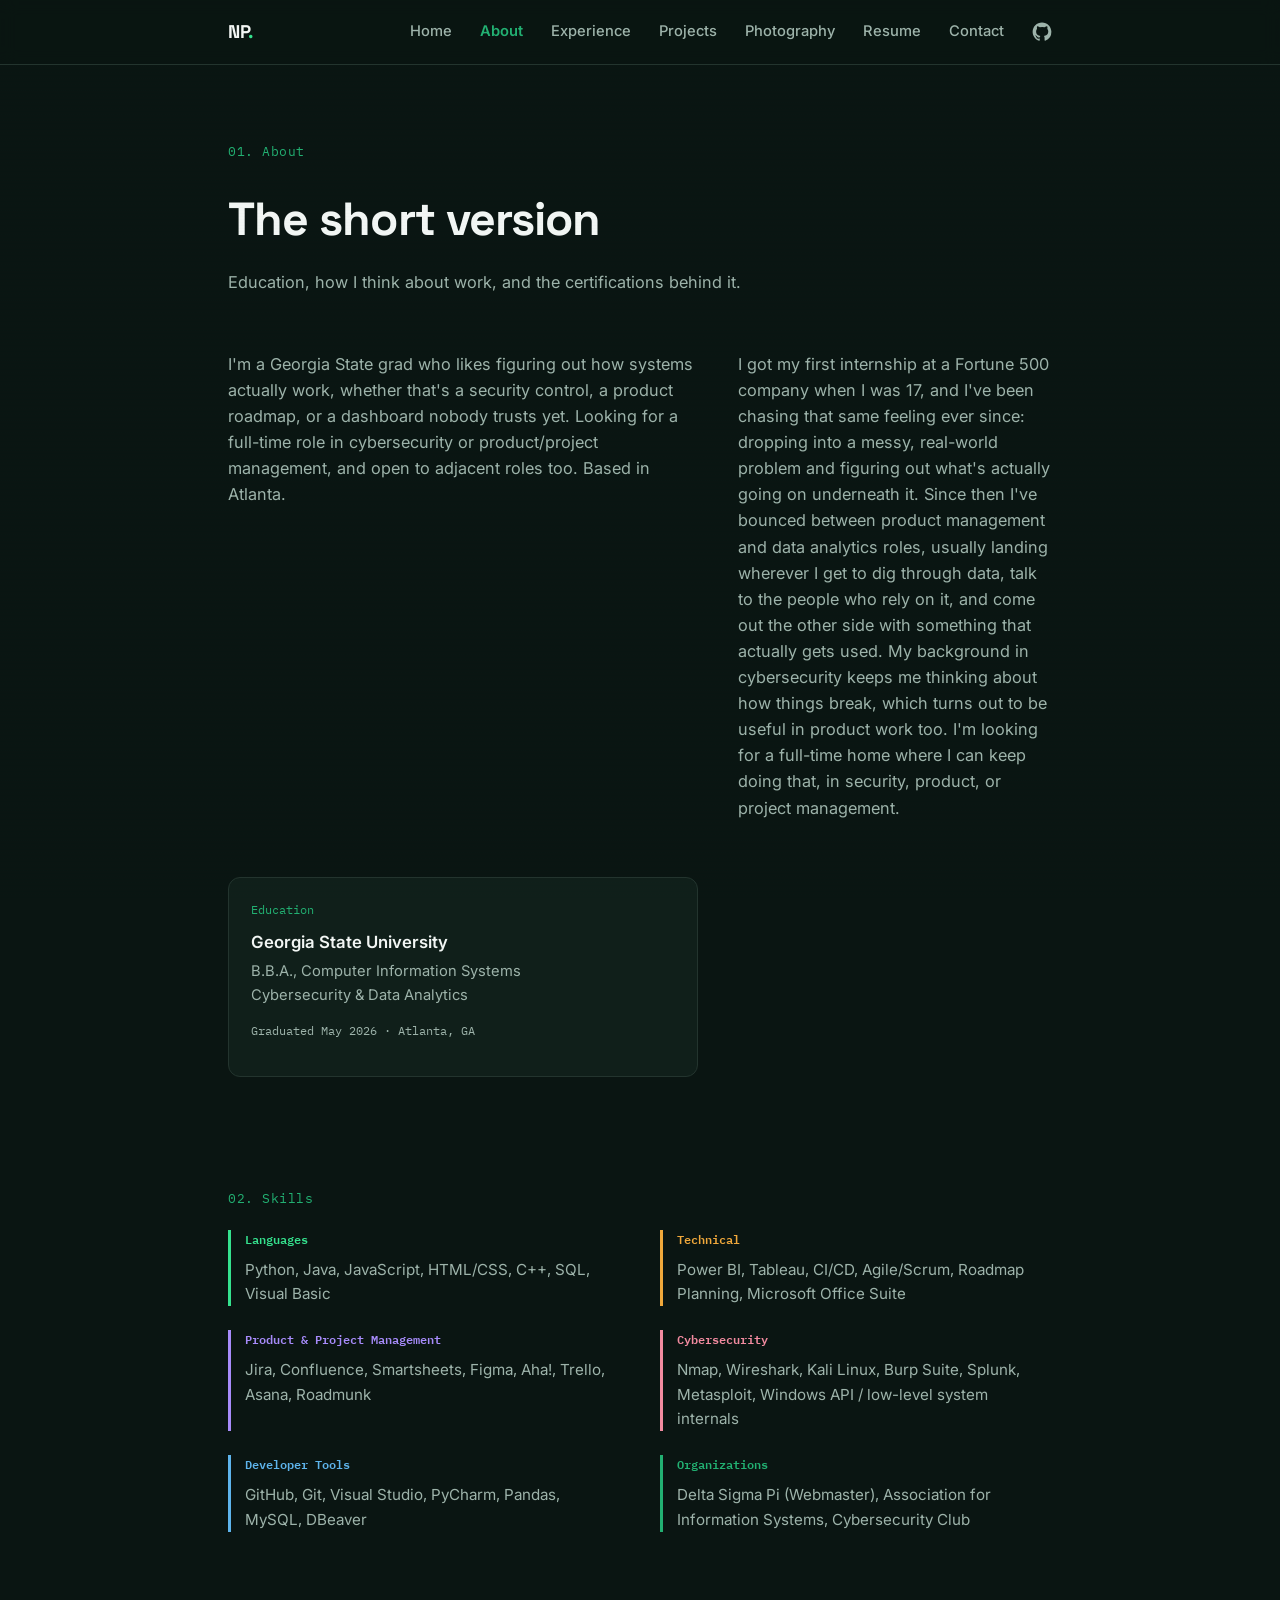
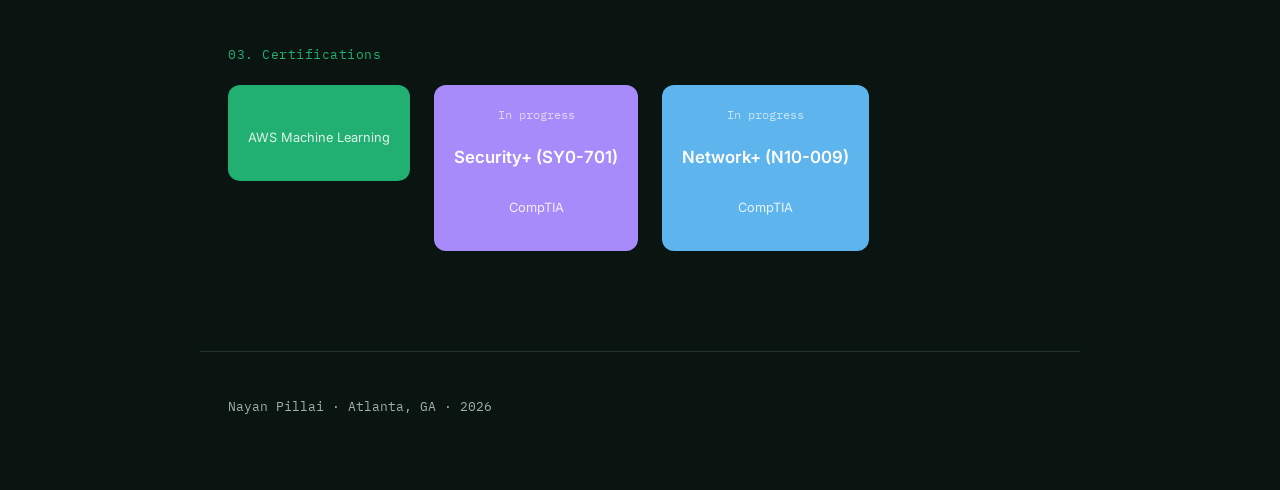
==== about.html @ 4efb5d4b "Add files via upload" ====
<!DOCTYPE html>
<html lang="en">
<head>
<meta charset="UTF-8">
<meta name="viewport" content="width=device-width, initial-scale=1.0">
<title>About · Nayan Pillai</title>
<link rel="preconnect" href="https://fonts.googleapis.com">
<link rel="preconnect" href="https://fonts.gstatic.com" crossorigin>
<link href="https://fonts.googleapis.com/css2?family=Space+Grotesk:wght@400;500;600;700&family=Inter:wght@400;500;600&family=IBM+Plex+Mono:wght@400;500&display=swap" rel="stylesheet">
<link rel="stylesheet" href="style.css">
</head>
<body data-page="about">

<div class="scanline" aria-hidden="true"></div>
<div id="site-header"></div>

<main>
  <section class="page-hero wrap">
    <p class="eyebrow mono">01. About</p>
    <h1 class="page-title">The short version</h1>
    <p class="page-subtitle">Education, how I think about work, and the certifications behind it.</p>
  </section>

  <section class="section wrap">
    <div class="about-grid">
      <p class="about-text">
        I'm a Georgia State grad who likes figuring out how systems actually work, whether that's
        a security control, a product roadmap, or a dashboard nobody trusts yet. Looking for a
        full-time role in cybersecurity or product/project management, and open to adjacent roles
        too. Based in Atlanta.
      </p>
      <p class="about-text">
        I got my first internship at a Fortune 500 company when I was 17, and I've been chasing that
        same feeling ever since: dropping into a messy, real-world problem and figuring out what's
        actually going on underneath it. Since then I've bounced between product management and data
        analytics roles, usually landing wherever I get to dig through data, talk to the people who
        rely on it, and come out the other side with something that actually gets used. My background
        in cybersecurity keeps me thinking about how things break, which turns out to be useful in
        product work too. I'm looking for a full-time home where I can keep doing that, in security,
        product, or project management.
      </p>
      <div class="about-card">
        <p class="mono about-card-title">Education</p>
        <p class="about-card-main">Georgia State University</p>
        <p class="about-card-sub">B.B.A., Computer Information Systems<br>Cybersecurity &amp; Data Analytics</p>
        <p class="mono about-card-date">Graduated May 2026 · Atlanta, GA</p>
      </div>
    </div>
  </section>

  <!-- SKILLS -->
  <section class="section wrap">
    <p class="eyebrow mono">02. Skills</p>
    <div class="skills-grid">
      <div class="skill-group">
        <p class="mono skill-group-title">Languages</p>
        <p class="skill-list">Python, Java, JavaScript, HTML/CSS, C++, SQL, Visual Basic</p>
      </div>
      <div class="skill-group">
        <p class="mono skill-group-title">Technical</p>
        <p class="skill-list">Power BI, Tableau, CI/CD, Agile/Scrum, Roadmap Planning, Microsoft Office Suite</p>
      </div>
      <div class="skill-group">
        <p class="mono skill-group-title">Product &amp; Project Management</p>
        <p class="skill-list">Jira, Confluence, Smartsheets, Figma, Aha!, Trello, Asana, Roadmunk</p>
      </div>
      <div class="skill-group">
        <p class="mono skill-group-title">Cybersecurity</p>
        <p class="skill-list">Nmap, Wireshark, Kali Linux, Burp Suite, Splunk, Metasploit, Windows API / low-level system internals</p>
      </div>
      <div class="skill-group">
        <p class="mono skill-group-title">Developer Tools</p>
        <p class="skill-list">GitHub, Git, Visual Studio, PyCharm, Pandas, MySQL, DBeaver</p>
      </div>
      <div class="skill-group">
        <p class="mono skill-group-title">Organizations</p>
        <p class="skill-list">Delta Sigma Pi (Webmaster), Association for Information Systems, Cybersecurity Club</p>
      </div>
    </div>
  </section>

  <!-- CERTIFICATIONS -->
  <section class="section wrap">
    <p class="eyebrow mono">03. Certifications</p>
    <div class="cert-row">
      <div class="cert-card">
        <!-- AWS Machine Learning badge, verified via Credly -->
        <div data-iframe-width="150" data-iframe-height="270" data-share-badge-id="cd82116d-b856-4dac-b18b-aa31e576ad52" data-share-badge-host="https://www.credly.com"></div>
        <p class="cert-card-label">AWS Machine Learning</p>
      </div>
      <div class="cert-card">
        <p class="mono about-card-title">In progress</p>
        <p class="about-card-main">Security+ (SY0-701)</p>
        <p class="cert-card-label">CompTIA</p>
      </div>
      <div class="cert-card">
        <p class="mono about-card-title">In progress</p>
        <p class="about-card-main">Network+ (N10-009)</p>
        <p class="cert-card-label">CompTIA</p>
      </div>
    </div>
  </section>
</main>

<div id="site-footer"></div>
<script type="text/javascript" src="//cdn.credly.com/assets/utilities/embed.js"></script>
<script src="js/site.js"></script>
</body>
</html>
---- style.css ----
/* ============================================
   Tokens — dark theme, site-wide
   ============================================ */
:root {
  --bg:        #0A1512;
  --surface:   #101F1A;
  --ink:       #F2F6F4;
  --ink-soft:  #9DB3AA;
  --line:      #23342E;
  --teal:      #35E28E;
  --teal-dark: #22B072;
  --amber:     #F0A83B;
  --amber-soft:#3A2C13;

  /* extended accents, used to add color across sections */
  --violet:      #A78BFA;
  --violet-soft: #2A2447;
  --coral:       #F28BA0;
  --coral-soft:  #3A2028;
  --sky:         #5EB4EC;
  --sky-soft:    #1B2E3D;

  /* dark hero / matrix-rain panel (now same as base — kept as aliases) */
  --dark-bg:      var(--bg);
  --dark-surface: var(--surface);
  --matrix-green: #35E28E;
  --dark-ink-soft: var(--ink-soft);

  --display: 'Space Grotesk', sans-serif;
  --body:    'Inter', sans-serif;
  --mono:    'IBM Plex Mono', monospace;
}

* { box-sizing: border-box; }
html { scroll-behavior: smooth; }

body {
  margin: 0;
  background: var(--bg);
  color: var(--ink);
  font-family: var(--body);
  font-size: 16px;
  line-height: 1.6;
  -webkit-font-smoothing: antialiased;
}

.wrap {
  max-width: 880px;
  margin: 0 auto;
  padding: 0 28px;
}

.mono { font-family: var(--mono); }

a { color: inherit; text-decoration: none; }

/* subtle ambient scanline, signature texture referencing "monitoring" */
.scanline {
  position: fixed;
  inset: 0;
  pointer-events: none;
  z-index: 40;
  background: repeating-linear-gradient(
    to bottom,
    rgba(15, 110, 99, 0.012) 0px,
    rgba(15, 110, 99, 0.012) 1px,
    transparent 1px,
    transparent 3px
  );
}

@media (prefers-reduced-motion: reduce) {
  html { scroll-behavior: auto; }
}

/* ============================================
   Topbar
   ============================================ */
.topbar {
  position: sticky;
  top: 0;
  z-index: 50;
  background: rgba(10, 21, 18, 0.86);
  backdrop-filter: blur(8px);
  border-bottom: 1px solid var(--line);
}

.topbar-inner {
  position: relative;
  display: flex;
  justify-content: space-between;
  align-items: center;
  height: 64px;
}

.brand {
  font-family: var(--display);
  font-weight: 700;
  font-size: 1.15rem;
  letter-spacing: -0.02em;
}

.brand-dot { color: var(--teal); }

.nav { display: flex; align-items: center; gap: 28px; }

.nav a {
  font-size: 0.92rem;
  font-weight: 500;
  color: var(--ink-soft);
  transition: color 0.15s ease;
}

.nav a:hover, .nav a:focus-visible { color: var(--teal-dark); }

.nav a.nav-active { color: var(--teal-dark); font-weight: 600; }

.nav-github {
  display: flex;
  align-items: center;
  color: var(--ink-soft);
}
.nav-github:hover { color: var(--teal-dark); }

.nav-toggle {
  display: none;
  flex-direction: column;
  gap: 4px;
  background: none;
  border: none;
  cursor: pointer;
  padding: 8px;
}
.nav-toggle span {
  width: 22px;
  height: 2px;
  background: var(--ink);
  border-radius: 2px;
}

@media (max-width: 760px) {
  .nav-toggle { display: flex; }
  .nav {
    position: absolute;
    top: 64px;
    left: 0;
    right: 0;
    background: var(--surface);
    border-bottom: 1px solid var(--line);
    flex-direction: column;
    align-items: flex-start;
    gap: 4px;
    padding: 12px 28px 20px;
    display: none;
  }
  .nav.nav-open { display: flex; }
  .nav a { padding: 10px 0; width: 100%; }
}

/* ============================================
   Hero
   ============================================ */
.hero {
  padding: 88px 28px 56px;
}

.status-line {
  display: inline-flex;
  align-items: center;
  gap: 8px;
  padding: 6px 12px;
  background: var(--surface);
  border: 1px solid var(--line);
  border-radius: 100px;
  margin-bottom: 28px;
  font-size: 0.8rem;
  color: var(--ink-soft);
}

.status-dot {
  width: 7px;
  height: 7px;
  border-radius: 50%;
  background: var(--teal);
  box-shadow: 0 0 0 3px rgba(15, 110, 99, 0.15);
  animation: pulse 2.4s ease-in-out infinite;
}

@keyframes pulse {
  0%, 100% { opacity: 1; }
  50% { opacity: 0.4; }
}

@media (prefers-reduced-motion: reduce) {
  .status-dot { animation: none; }
}

.hero-name {
  font-family: var(--display);
  font-weight: 700;
  font-size: clamp(2.6rem, 6vw, 4.2rem);
  line-height: 1.02;
  letter-spacing: -0.03em;
  margin: 0 0 12px;
}

.hero-role {
  font-family: var(--display);
  font-weight: 500;
  font-size: 1.15rem;
  color: var(--teal-dark);
  margin: 0 0 22px;
}

.hero-desc {
  max-width: 560px;
  color: var(--ink-soft);
  font-size: 1.02rem;
  margin: 0 0 32px;
}

.hero-links { display: flex; gap: 12px; flex-wrap: wrap; }

.btn {
  display: inline-flex;
  align-items: center;
  padding: 12px 22px;
  border-radius: 8px;
  font-size: 0.92rem;
  font-weight: 600;
  transition: transform 0.15s ease, background 0.15s ease, border-color 0.15s ease;
}

.btn-primary {
  background: var(--teal);
  color: #fff;
}

.btn-primary:hover { background: var(--teal-dark); transform: translateY(-1px); }

.btn-ghost {
  background: transparent;
  border: 1px solid var(--line);
  color: var(--ink);
}

.btn-ghost:hover { border-color: var(--teal); color: var(--teal-dark); }

/* ============================================
   Metrics strip
   ============================================ */
.metrics-section {
  margin-bottom: 100px;
}

.metrics-kicker {
  font-size: 0.78rem;
  color: var(--ink-soft);
  margin: 0 0 14px;
}

.metrics {
  display: grid;
  grid-template-columns: repeat(3, 1fr);
  gap: 1px;
  background: var(--line);
  border: 1px solid var(--line);
  border-radius: 12px;
  overflow: hidden;
}

.metric {
  background: var(--surface);
  padding: 26px 22px;
  display: flex;
  flex-direction: column;
  gap: 8px;
  position: relative;
  border-left: 3px solid transparent;
  transition: border-color 0.2s ease, background 0.2s ease;
}

.metric:nth-child(odd) { border-left-color: var(--teal); }
.metric:nth-child(even) { border-left-color: var(--amber); }

.metric:hover {
  background: #FBFDFC;
}

.metric-num {
  font-size: 1.9rem;
  font-weight: 500;
  color: var(--teal-dark);
  letter-spacing: -0.02em;
}

.metric-label {
  font-size: 0.83rem;
  color: var(--ink-soft);
  line-height: 1.4;
}

@media (max-width: 720px) {
  .metrics { grid-template-columns: repeat(2, 1fr); }
}

@media (max-width: 480px) {
  .metrics { grid-template-columns: 1fr; }
}

/* ============================================
   Section shared
   ============================================ */
.section { padding: 0 28px 100px; }

.eyebrow {
  font-size: 0.8rem;
  color: var(--teal-dark);
  letter-spacing: 0.04em;
  margin-bottom: 20px;
}

.eyebrow::before { content: ""; }

h2, h3 { font-family: var(--display); letter-spacing: -0.01em; }

/* ============================================
   About
   ============================================ */
.about-grid {
  display: grid;
  grid-template-columns: 1.5fr 1fr;
  gap: 40px;
  align-items: start;
}

.about-text { color: var(--ink-soft); font-size: 1.02rem; }

.about-card {
  background: var(--surface);
  border: 1px solid var(--line);
  border-radius: 12px;
  padding: 22px;
}

.about-card-title { font-size: 0.75rem; color: var(--teal-dark); margin: 0 0 10px; }
.about-card-main { font-weight: 600; font-size: 1.05rem; margin: 0 0 4px; }
.about-card-sub { color: var(--ink-soft); font-size: 0.92rem; margin: 0 0 14px; }
.about-card-date { font-size: 0.78rem; color: var(--ink-soft); }

@media (max-width: 720px) {
  .about-grid { grid-template-columns: 1fr; }
}

/* ============================================
   Experience — log entries
   ============================================ */
.log-entry {
  display: grid;
  grid-template-columns: 150px 1fr;
  gap: 24px;
  padding: 26px 0;
  border-top: 1px solid var(--line);
}

.log-entry:last-child { border-bottom: 1px solid var(--line); }

.log-date {
  font-size: 0.8rem;
  color: var(--ink-soft);
  padding-top: 4px;
}

.log-body h3 {
  font-size: 1.08rem;
  font-weight: 600;
  margin: 0 0 6px;
}

.log-org { font-weight: 400; color: var(--ink-soft); }

.log-stack {
  font-size: 0.78rem;
  color: var(--teal-dark);
  background: var(--amber-soft);
  display: inline-block;
  padding: 3px 10px;
  border-radius: 100px;
  margin-bottom: 12px;
}

.log-body ul { margin: 0; padding-left: 18px; color: var(--ink-soft); }
.log-body li { margin-bottom: 6px; font-size: 0.95rem; }

@media (max-width: 640px) {
  .log-entry { grid-template-columns: 1fr; gap: 8px; }
}

/* ============================================
   Section note (used under Experience eyebrow)
   ============================================ */
.section-note {
  color: var(--ink-soft);
  font-size: 0.9rem;
  font-style: italic;
  margin: -8px 0 24px;
}

/* ============================================
   Projects
   ============================================ */
.project-card {
  background: var(--surface);
  border: 1px solid var(--line);
  border-top: 3px solid var(--line);
  border-radius: 12px;
  padding: 30px 32px;
  margin-bottom: 20px;
}

.project-card-accent-violet { border-top-color: var(--violet); }
.project-card-accent-sky { border-top-color: var(--sky); }
.project-card-accent-coral { border-top-color: var(--coral); }

.project-card-teaser { background: var(--surface); }

.project-head {
  display: flex;
  align-items: center;
  gap: 14px;
  flex-wrap: wrap;
  margin-bottom: 14px;
}

.project-head h3 { margin: 0; font-size: 1.1rem; }

/* small colored status chips, reused on Projects and Contact */
.tag {
  font-size: 0.72rem;
  font-weight: 600;
  padding: 4px 11px;
  border-radius: 100px;
  white-space: nowrap;
}
.tag-violet { background: var(--violet-soft); color: var(--violet); }
.tag-sky    { background: var(--sky-soft);    color: var(--sky); }
.tag-coral  { background: var(--coral-soft);  color: var(--coral); }
.tag-amber  { background: var(--amber-soft);  color: var(--amber); }
.tag-teal   { background: color-mix(in srgb, var(--teal) 16%, black); color: var(--teal); }

.project-summary {
  color: var(--ink-soft);
  font-size: 0.95rem;
  margin: 0 0 14px;
}

.project-card ul {
  margin: 0 0 16px;
  padding-left: 18px;
  color: var(--ink-soft);
}

.project-card li { margin-bottom: 6px; font-size: 0.95rem; }

.project-caveat {
  font-size: 0.76rem;
  color: var(--teal-dark);
  background: var(--amber-soft);
  display: inline-block;
  padding: 4px 10px;
  border-radius: 100px;
  margin: 0;
}

.project-placeholder {
  border: 1px dashed var(--line);
  border-radius: 12px;
  padding: 30px;
  color: var(--ink-soft);
  font-size: 0.92rem;
  background: transparent;
}

/* ============================================
   Skills
   ============================================ */
.skills-grid {
  display: grid;
  grid-template-columns: repeat(2, 1fr);
  gap: 24px 40px;
}

.skill-group-title {
  font-size: 0.78rem;
  font-weight: 600;
  color: var(--accent, var(--teal));
  margin: 0 0 8px;
}

.skill-list {
  color: var(--ink-soft);
  font-size: 0.95rem;
  margin: 0;
}

@media (max-width: 640px) {
  .skills-grid { grid-template-columns: 1fr; }
}

/* ============================================
   Contact
   ============================================ */
.contact-heading {
  font-size: clamp(1.5rem, 3vw, 2.1rem);
  font-weight: 600;
  max-width: 620px;
  margin: 0 0 32px;
  line-height: 1.3;
}

/* ============================================
   Footer
   ============================================ */
.footer {
  padding: 32px 28px 60px;
  border-top: 1px solid var(--line);
  color: var(--ink-soft);
  font-size: 0.8rem;
}

/* ============================================
   Inner-page hero (About / Experience / Projects / etc.)
   ============================================ */
.page-hero {
  padding: 64px 28px 40px;
}

.page-title {
  font-family: var(--display);
  font-weight: 700;
  font-size: clamp(2rem, 4.5vw, 2.9rem);
  letter-spacing: -0.02em;
  margin: 0 0 12px;
}

.page-subtitle {
  color: var(--ink-soft);
  font-size: 1.02rem;
  max-width: 560px;
  margin: 0;
}

/* ============================================
   Certifications / badges
   ============================================ */
.cert-row {
  display: flex;
  flex-wrap: wrap;
  gap: 24px;
  align-items: flex-start;
  margin-top: 8px;
}

.cert-card {
  background: var(--surface);
  border: 1px solid var(--line);
  border-radius: 12px;
  padding: 20px;
  display: flex;
  flex-direction: column;
  align-items: center;
  gap: 10px;
  min-width: 180px;
}

.cert-card-label {
  font-size: 0.8rem;
  color: var(--ink-soft);
  text-align: center;
}

/* ============================================
   Resume page
   ============================================ */
.resume-embed {
  border: 1px solid var(--line);
  border-radius: 12px;
  overflow: hidden;
  background: var(--surface);
  height: 80vh;
  min-height: 500px;
}

.resume-embed embed { width: 100%; height: 100%; }

.resume-fallback {
  padding: 40px;
  text-align: center;
  color: var(--ink-soft);
}

/* ============================================
   Photography grid
   ============================================ */
.photo-grid {
  display: grid;
  grid-template-columns: repeat(3, 1fr);
  gap: 16px;
}

.photo-item {
  margin: 0;
  border-radius: 10px;
  overflow: hidden;
  background: var(--surface);
  border: 1px solid var(--line);
  aspect-ratio: 4 / 5;
}

.photo-item img {
  width: 100%;
  height: 100%;
  object-fit: cover;
  display: block;
  transition: transform 0.3s ease;
}

.photo-item:hover img { transform: scale(1.04); }

.photo-item figcaption {
  padding: 8px 12px;
  font-size: 0.78rem;
  color: var(--ink-soft);
  background: var(--surface);
}

@media (max-width: 760px) {
  .photo-grid { grid-template-columns: repeat(2, 1fr); }
}
@media (max-width: 480px) {
  .photo-grid { grid-template-columns: 1fr; }
}

/* ============================================
   Home: quick-nav cards
   ============================================ */
.quick-nav {
  display: grid;
  grid-template-columns: repeat(3, 1fr);
  gap: 16px;
  margin: 0 0 100px;
}

.quick-nav-card {
  background: var(--surface);
  border: 1px solid var(--line);
  border-radius: 12px;
  padding: 22px;
  transition: border-color 0.15s ease, transform 0.15s ease;
}

.quick-nav-card:hover {
  border-color: var(--teal);
  transform: translateY(-2px);
}

.quick-nav-card h3 {
  font-size: 1rem;
  margin: 0 0 6px;
}

.quick-nav-card p {
  font-size: 0.85rem;
  color: var(--ink-soft);
  margin: 0;
}

@media (max-width: 720px) {
  .quick-nav { grid-template-columns: 1fr; }
}

/* ============================================
   Matrix-rain hero panel (Home + Projects)
   ============================================ */
.matrix-hero {
  position: relative;
  background: var(--dark-bg);
  overflow: hidden;
  padding: 96px 28px 72px;
  margin-bottom: 64px;
}

.matrix-hero canvas {
  position: absolute;
  inset: 0;
  width: 100%;
  height: 100%;
  opacity: 0.55;
}

.matrix-hero::after {
  content: "";
  position: absolute;
  inset: 0;
  background: linear-gradient(180deg, rgba(10,21,18,0.2) 0%, rgba(10,21,18,0.85) 85%);
  pointer-events: none;
}

.matrix-hero-inner {
  position: relative;
  z-index: 2;
  max-width: 880px;
  margin: 0 auto;
}

.matrix-hero .status-line {
  background: rgba(255,255,255,0.06);
  border-color: rgba(255,255,255,0.14);
  color: var(--dark-ink-soft);
}
.matrix-hero .status-dot {
  background: var(--matrix-green);
  box-shadow: 0 0 0 3px rgba(53, 226, 142, 0.2);
}

.matrix-hero .hero-name { color: #fff; }
.matrix-hero .hero-role { color: var(--matrix-green); }
.matrix-hero .hero-desc { color: var(--dark-ink-soft); }

.matrix-hero .btn-ghost {
  border-color: rgba(255,255,255,0.25);
  color: #fff;
}
.matrix-hero .btn-ghost:hover { border-color: var(--matrix-green); color: var(--matrix-green); }

/* smaller variant used as a page-hero banner (Projects page) */
.matrix-hero.matrix-hero-compact { padding: 64px 28px 48px; margin-bottom: 0; }
.matrix-hero .page-title { color: #fff; }
.matrix-hero .page-subtitle { color: var(--dark-ink-soft); }

@media (prefers-reduced-motion: reduce) {
  .matrix-hero canvas { display: none; }
}

/* ============================================
   Socials row (Home hero)
   ============================================ */
.socials-row {
  display: flex;
  gap: 14px;
  margin-top: 22px;
}

.social-icon {
  display: flex;
  align-items: center;
  justify-content: center;
  width: 40px;
  height: 40px;
  border-radius: 8px;
  background: rgba(255,255,255,0.06);
  border: 1px solid rgba(255,255,255,0.14);
  color: #fff;
  transition: border-color 0.15s ease, color 0.15s ease, transform 0.15s ease;
}
.social-icon:hover {
  border-color: var(--matrix-green);
  color: var(--matrix-green);
  transform: translateY(-2px);
}

/* ============================================
   Color accents: skill groups, cert cards
   ============================================ */
.skill-group {
  --accent: var(--teal);
  border-left: 3px solid var(--accent);
  padding-left: 14px;
}
.skill-group:nth-child(6n+2) { --accent: var(--amber); }
.skill-group:nth-child(6n+3) { --accent: var(--violet); }
.skill-group:nth-child(6n+4) { --accent: var(--coral); }
.skill-group:nth-child(6n+5) { --accent: var(--sky); }
.skill-group:nth-child(6n+6) { --accent: var(--teal-dark); }

.cert-card:nth-child(3n+1) { background: var(--teal-dark); }
.cert-card:nth-child(3n+2) { background: var(--violet); }
.cert-card:nth-child(3n+3) { background: var(--sky); }
.cert-card:nth-child(3n+1) .cert-card-label,
.cert-card:nth-child(3n+2) .cert-card-label,
.cert-card:nth-child(3n+3) .cert-card-label { color: rgba(255,255,255,0.85); }
.cert-card:nth-child(3n+1) .about-card-title,
.cert-card:nth-child(3n+2) .about-card-title,
.cert-card:nth-child(3n+3) .about-card-title { color: rgba(255,255,255,0.65); }
.cert-card:nth-child(3n+1) .about-card-main,
.cert-card:nth-child(3n+2) .about-card-main,
.cert-card:nth-child(3n+3) .about-card-main { color: #fff; }
.cert-card { border: none; }

/* ============================================
   Vertical timeline (Experience page)
   ============================================ */
.timeline {
  position: relative;
  display: grid;
  grid-template-columns: 1fr 1fr;
  gap: 0 48px;
}

.timeline::before {
  content: "";
  position: absolute;
  top: 0;
  bottom: 0;
  left: 50%;
  width: 2px;
  background: var(--line);
  transform: translateX(-1px);
}

.timeline-col { display: flex; flex-direction: column; gap: 28px; }
.timeline-col-left { align-items: flex-end; text-align: right; }
.timeline-col-right { align-items: flex-start; text-align: left; }

.timeline-heading {
  font-family: var(--display);
  font-size: 0.95rem;
  font-weight: 600;
  color: var(--ink-soft);
  margin: 0 0 4px;
}
.timeline-col-left .timeline-heading { color: var(--teal-dark); }
.timeline-col-right .timeline-heading { color: var(--violet); }

.timeline-card {
  position: relative;
  background: var(--surface);
  border: 1px solid var(--line);
  border-radius: 12px;
  padding: 20px 22px;
  max-width: 380px;
}

.timeline-col-left .timeline-card { border-right: 3px solid var(--teal); }
.timeline-col-right .timeline-card { border-left: 3px solid var(--violet); }

.timeline-card::before {
  content: "";
  position: absolute;
  top: 24px;
  width: 12px;
  height: 12px;
  border-radius: 50%;
  background: var(--surface);
  border: 2px solid var(--teal);
}
.timeline-col-left .timeline-card::before { right: -55px; border-color: var(--teal); }
.timeline-col-right .timeline-card::before { left: -55px; border-color: var(--violet); }

.timeline-card-head {
  display: flex;
  align-items: flex-start;
  gap: 12px;
  margin-bottom: 10px;
  text-align: left;
}

.timeline-logo {
  flex-shrink: 0;
  width: 40px;
  height: 40px;
  border-radius: 9px;
  background: var(--bg);
  border: 1px solid var(--line);
  display: flex;
  align-items: center;
  justify-content: center;
  font-family: var(--mono);
  font-size: 0.68rem;
  font-weight: 700;
  letter-spacing: 0.02em;
  object-fit: contain;
}
.timeline-col-left .timeline-logo { color: var(--teal); }
.timeline-col-right .timeline-logo { color: var(--violet); }

.timeline-date { font-size: 0.78rem; margin-bottom: 10px; color: var(--ink-soft); }
.timeline-card h3 { font-size: 1rem; margin: 0 0 2px; }
.timeline-card p.log-org { font-size: 0.85rem; margin: 0; }
.timeline-card p.log-stack { margin-bottom: 10px; }
.timeline-card ul { margin: 0; padding-left: 18px; color: var(--ink-soft); text-align: left; }
.timeline-card li { font-size: 0.9rem; margin-bottom: 5px; }

.timeline-card.placeholder-card {
  border-style: dashed;
  color: var(--ink-soft);
  font-size: 0.88rem;
}

.intro-note {
  color: var(--ink-soft);
  font-size: 0.95rem;
  max-width: 620px;
  margin: 0 0 40px;
}
.intro-note a { color: var(--teal-dark); font-weight: 600; text-decoration: underline; text-underline-offset: 3px; }

@media (max-width: 780px) {
  .timeline { grid-template-columns: 1fr; gap: 24px; }
  .timeline::before { left: 12px; }
  .timeline-col-left, .timeline-col-right {
    align-items: flex-start;
    text-align: left;
  }
  .timeline-col-left .timeline-card,
  .timeline-col-right .timeline-card { max-width: 100%; margin-left: 32px; }
  .timeline-col-left .timeline-card::before,
  .timeline-col-right .timeline-card::before { left: -32px; right: auto; }
}

/* ============================================
   Photography categories
   ============================================ */
.photo-category { margin-bottom: 56px; }
.photo-category-title {
  font-family: var(--display);
  font-size: 1.2rem;
  font-weight: 600;
  margin: 0 0 4px;
}
.photo-category-title .mono { color: var(--ink-soft); font-weight: 400; font-size: 0.85rem; margin-left: 8px; }

/* ============================================
   Lightbox (click-to-enlarge photos)
   ============================================ */
.lightbox-overlay {
  position: fixed;
  inset: 0;
  z-index: 200;
  background: rgba(4, 9, 8, 0.92);
  display: none;
  align-items: center;
  justify-content: center;
  padding: 40px;
}
.lightbox-overlay.lightbox-open { display: flex; }

.lightbox-img {
  max-width: 100%;
  max-height: 100%;
  border-radius: 6px;
  box-shadow: 0 20px 60px rgba(0,0,0,0.5);
}

.lightbox-close {
  position: absolute;
  top: 20px;
  right: 28px;
  background: none;
  border: none;
  color: #fff;
  font-size: 2.2rem;
  line-height: 1;
  cursor: pointer;
  padding: 8px;
}
.lightbox-close:hover { color: var(--teal); }

/* ============================================
   Contact: social grid
   ============================================ */
.social-grid {
  display: grid;
  grid-template-columns: repeat(3, 1fr);
  gap: 16px;
  margin-top: 16px;
}

.social-card {
  display: flex;
  align-items: center;
  gap: 14px;
  padding: 18px 20px;
  border-radius: 12px;
  border: 1px solid var(--line);
  background: var(--surface);
  transition: transform 0.15s ease, border-color 0.15s ease;
}
.social-card:hover { transform: translateY(-2px); }

.social-card-icon {
  width: 38px;
  height: 38px;
  border-radius: 8px;
  display: flex;
  align-items: center;
  justify-content: center;
  font-size: 1.2rem;
  flex-shrink: 0;
  color: #fff;
}

.social-card-name { font-weight: 600; font-size: 0.95rem; margin: 0; }
.social-card-handle { font-size: 0.8rem; color: var(--ink-soft); margin: 0; }

.social-card.c-linkedin .social-card-icon { background: #0A66C2; }
.social-card.c-github .social-card-icon { background: #171515; }
.social-card.c-email .social-card-icon { background: var(--teal); }
.social-card.c-chess .social-card-icon { background: var(--amber); }
.social-card.c-letterboxd .social-card-icon { background: var(--violet); }
.social-card.c-beli .social-card-icon { background: var(--coral); }

@media (max-width: 720px) {
  .social-grid { grid-template-columns: 1fr 1fr; }
}
@media (max-width: 480px) {
  .social-grid { grid-template-columns: 1fr; }
}
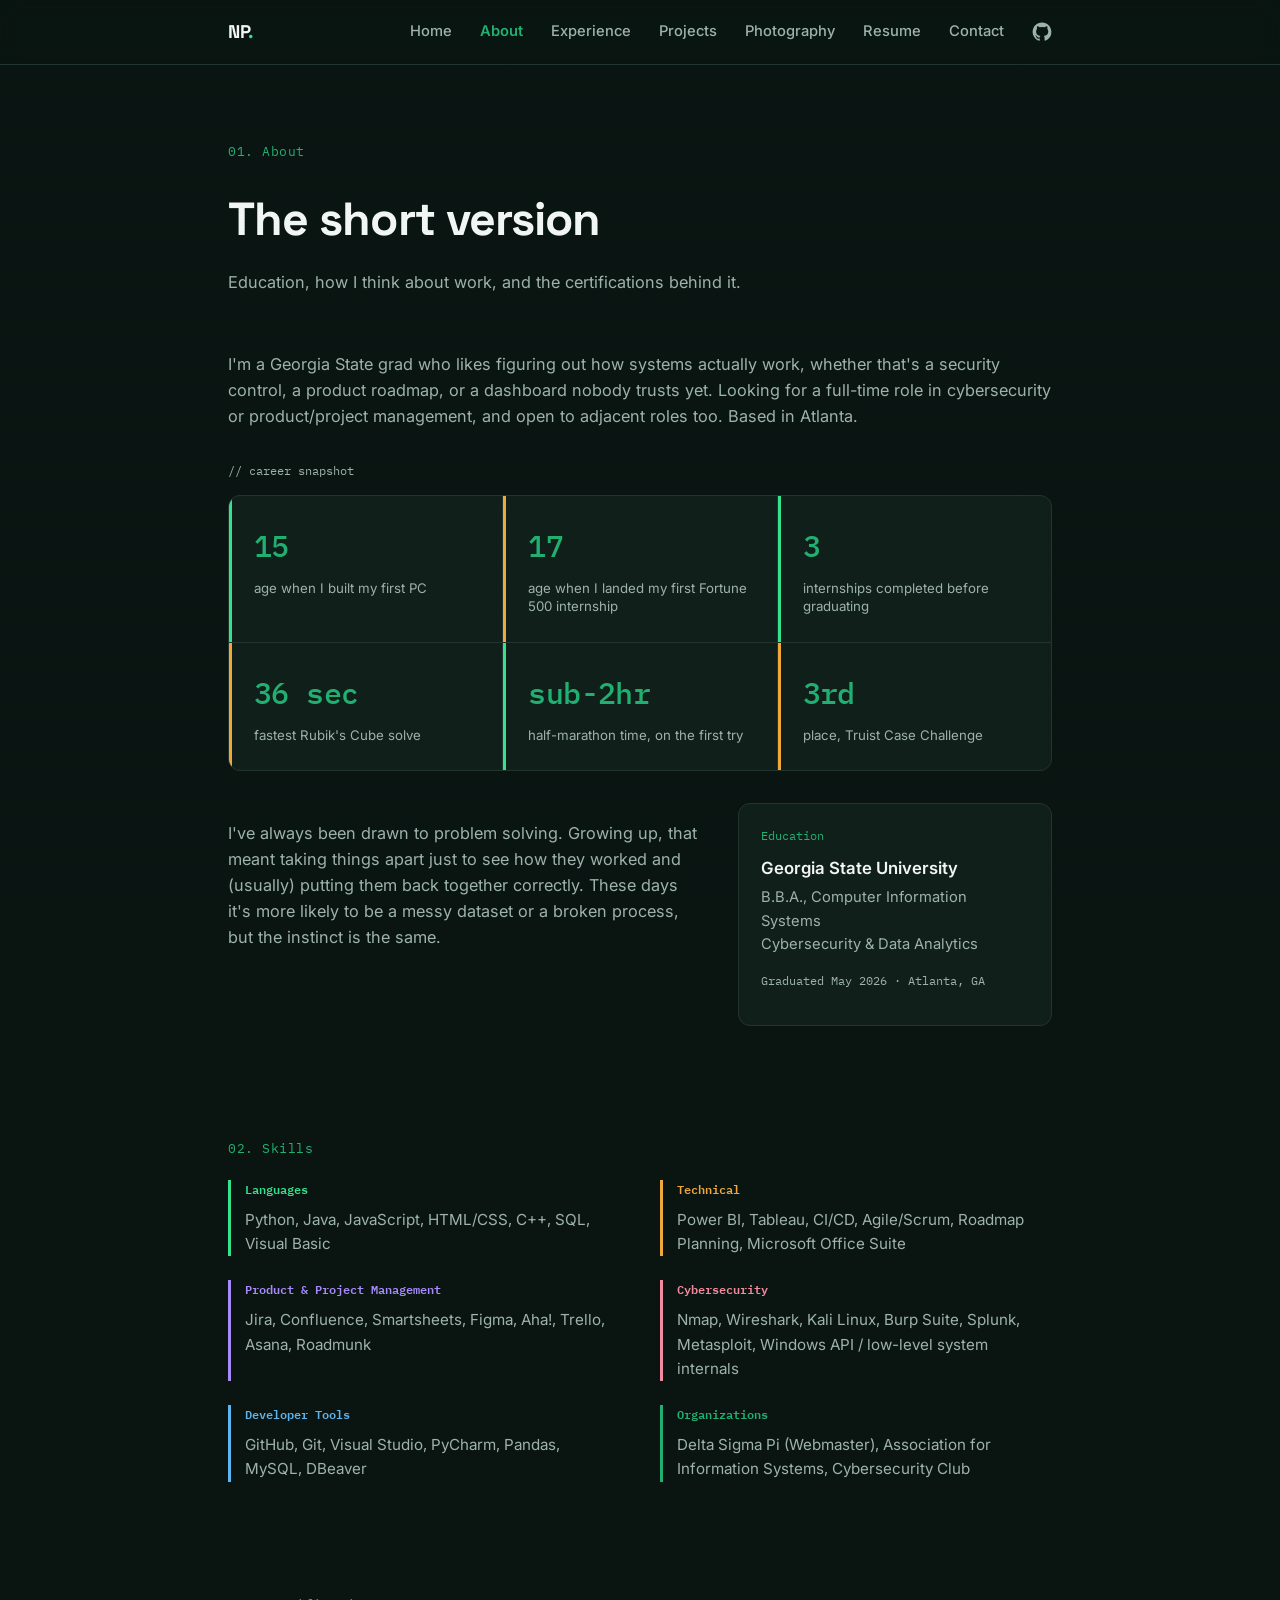
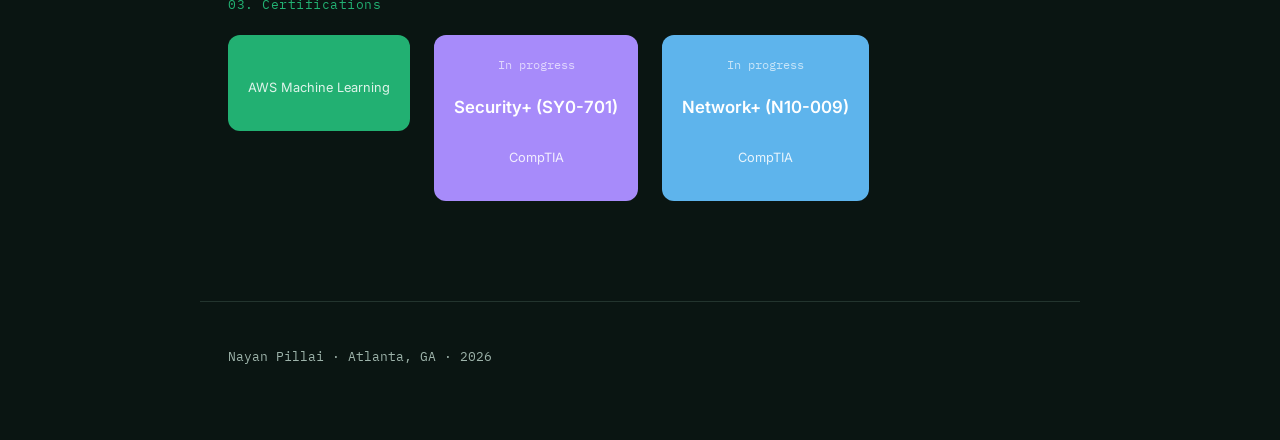
==== commit b37b1ead: "Add files via upload" ====
--- a/about.html
+++ b/about.html
@@ -22,22 +22,46 @@
   </section>
 
   <section class="section wrap">
+    <p class="about-text" style="margin-bottom: 32px;">
+      I'm a Georgia State grad who likes figuring out how systems actually work, whether that's
+      a security control, a product roadmap, or a dashboard nobody trusts yet. Looking for a
+      full-time role in cybersecurity or product/project management, and open to adjacent roles
+      too. Based in Atlanta.
+    </p>
+
+    <p class="metrics-kicker mono">// career snapshot</p>
+    <div class="metrics" style="margin-bottom: 32px;">
+      <div class="metric">
+        <span class="metric-num mono">15</span>
+        <span class="metric-label">age when I built my first PC</span>
+      </div>
+      <div class="metric">
+        <span class="metric-num mono">17</span>
+        <span class="metric-label">age when I landed my first Fortune 500 internship</span>
+      </div>
+      <div class="metric">
+        <span class="metric-num mono">3</span>
+        <span class="metric-label">internships completed before graduating</span>
+      </div>
+      <div class="metric">
+        <span class="metric-num mono">36 sec</span>
+        <span class="metric-label">fastest Rubik's Cube solve</span>
+      </div>
+      <div class="metric">
+        <span class="metric-num mono">sub-2hr</span>
+        <span class="metric-label">half-marathon time, on the first try</span>
+      </div>
+      <div class="metric">
+        <span class="metric-num mono">3rd</span>
+        <span class="metric-label">place, Truist Case Challenge</span>
+      </div>
+    </div>
+
     <div class="about-grid">
       <p class="about-text">
-        I'm a Georgia State grad who likes figuring out how systems actually work, whether that's
-        a security control, a product roadmap, or a dashboard nobody trusts yet. Looking for a
-        full-time role in cybersecurity or product/project management, and open to adjacent roles
-        too. Based in Atlanta.
-      </p>
-      <p class="about-text">
-        I got my first internship at a Fortune 500 company when I was 17, and I've been chasing that
-        same feeling ever since: dropping into a messy, real-world problem and figuring out what's
-        actually going on underneath it. Since then I've bounced between product management and data
-        analytics roles, usually landing wherever I get to dig through data, talk to the people who
-        rely on it, and come out the other side with something that actually gets used. My background
-        in cybersecurity keeps me thinking about how things break, which turns out to be useful in
-        product work too. I'm looking for a full-time home where I can keep doing that, in security,
-        product, or project management.
+        I've always been drawn to problem solving. Growing up, that meant taking things apart just
+        to see how they worked and (usually) putting them back together correctly. These days it's
+        more likely to be a messy dataset or a broken process, but the instinct is the same.
       </p>
       <div class="about-card">
         <p class="mono about-card-title">Education</p>
--- a/style.css
+++ b/style.css
@@ -19,6 +19,8 @@
   --coral-soft:  #3A2028;
   --sky:         #5EB4EC;
   --sky-soft:    #1B2E3D;
+  --deep-blue:   #3B5BDB;
+  --brand-red:   #E8503A;
 
   /* dark hero / matrix-rain panel (now same as base — kept as aliases) */
   --dark-bg:      var(--bg);
@@ -259,6 +261,79 @@
   margin: 0 0 14px;
 }
 
+/* ============================================
+   Explore timeline (Home page sneak-peek nav)
+   ============================================ */
+.explore-section { margin-bottom: 100px; }
+
+.explore-timeline {
+  position: relative;
+  display: flex;
+  flex-direction: column;
+  gap: 6px;
+  padding-left: 44px;
+}
+
+.explore-timeline::before {
+  content: "";
+  position: absolute;
+  left: 21px;
+  top: 8px;
+  bottom: 8px;
+  width: 2px;
+  background: linear-gradient(180deg, var(--teal), var(--violet), var(--coral), var(--sky), var(--amber), var(--teal));
+  opacity: 0.35;
+}
+
+.explore-stop {
+  position: relative;
+  display: flex;
+  align-items: center;
+  gap: 18px;
+  padding: 16px 18px;
+  border-radius: 12px;
+  border: 1px solid transparent;
+  opacity: 0;
+  transform: translateY(18px);
+  transition: opacity 0.5s ease, transform 0.5s ease, border-color 0.15s ease, background 0.15s ease;
+}
+
+.explore-stop.explore-visible { opacity: 1; transform: translateY(0); }
+
+.explore-stop:hover {
+  border-color: var(--line);
+  background: var(--surface);
+}
+
+.explore-icon {
+  flex-shrink: 0;
+  width: 48px;
+  height: 48px;
+  border-radius: 10px;
+  background: var(--surface);
+  border: 1px solid var(--line);
+  display: flex;
+  align-items: center;
+  justify-content: center;
+  color: var(--ink-soft);
+}
+.explore-stop:hover .explore-icon { color: var(--teal); border-color: var(--teal); }
+
+.explore-icon-emoji { font-size: 1.5rem; }
+
+.explore-title { display: block; font-family: var(--display); font-weight: 600; font-size: 1.05rem; }
+.explore-sub { display: block; font-size: 0.85rem; color: var(--ink-soft); margin-top: 2px; }
+
+@media (prefers-reduced-motion: reduce) {
+  .explore-stop { opacity: 1; transform: none; transition: none; }
+}
+
+@media (max-width: 560px) {
+  .explore-timeline { padding-left: 32px; }
+  .explore-timeline::before { left: 15px; }
+  .explore-icon { width: 40px; height: 40px; }
+}
+
 .metrics {
   display: grid;
   grid-template-columns: repeat(3, 1fr);
@@ -829,8 +904,8 @@
   color: var(--ink-soft);
   margin: 0 0 4px;
 }
-.timeline-col-left .timeline-heading { color: var(--teal-dark); }
-.timeline-col-right .timeline-heading { color: var(--violet); }
+.timeline-col-left .timeline-heading { color: var(--brand-red); }
+.timeline-col-right .timeline-heading { color: var(--deep-blue); }
 
 .timeline-card {
   position: relative;
@@ -842,7 +917,7 @@
 }
 
 .timeline-col-left .timeline-card { border-right: 3px solid var(--teal); }
-.timeline-col-right .timeline-card { border-left: 3px solid var(--violet); }
+.timeline-col-right .timeline-card { border-left: 3px solid var(--deep-blue); }
 
 .timeline-card::before {
   content: "";
@@ -855,7 +930,7 @@
   border: 2px solid var(--teal);
 }
 .timeline-col-left .timeline-card::before { right: -55px; border-color: var(--teal); }
-.timeline-col-right .timeline-card::before { left: -55px; border-color: var(--violet); }
+.timeline-col-right .timeline-card::before { left: -55px; border-color: var(--deep-blue); }
 
 .timeline-card-head {
   display: flex;
@@ -882,7 +957,14 @@
   object-fit: contain;
 }
 .timeline-col-left .timeline-logo { color: var(--teal); }
-.timeline-col-right .timeline-logo { color: var(--violet); }
+.timeline-col-right .timeline-logo { color: var(--deep-blue); }
+.timeline-col-right .timeline-logo { border-color: color-mix(in srgb, var(--deep-blue) 40%, var(--line)); }
+
+.timeline-logo-purple { color: var(--violet); border-color: color-mix(in srgb, var(--violet) 40%, var(--line)); }
+.timeline-logo-blue { color: var(--deep-blue); border-color: color-mix(in srgb, var(--deep-blue) 40%, var(--line)); }
+.timeline-logo-flame { background: var(--surface); }
+
+.log-org-purple { color: var(--violet); font-weight: 600; }
 
 .timeline-date { font-size: 0.78rem; margin-bottom: 10px; color: var(--ink-soft); }
 .timeline-card h3 { font-size: 1rem; margin: 0 0 2px; }
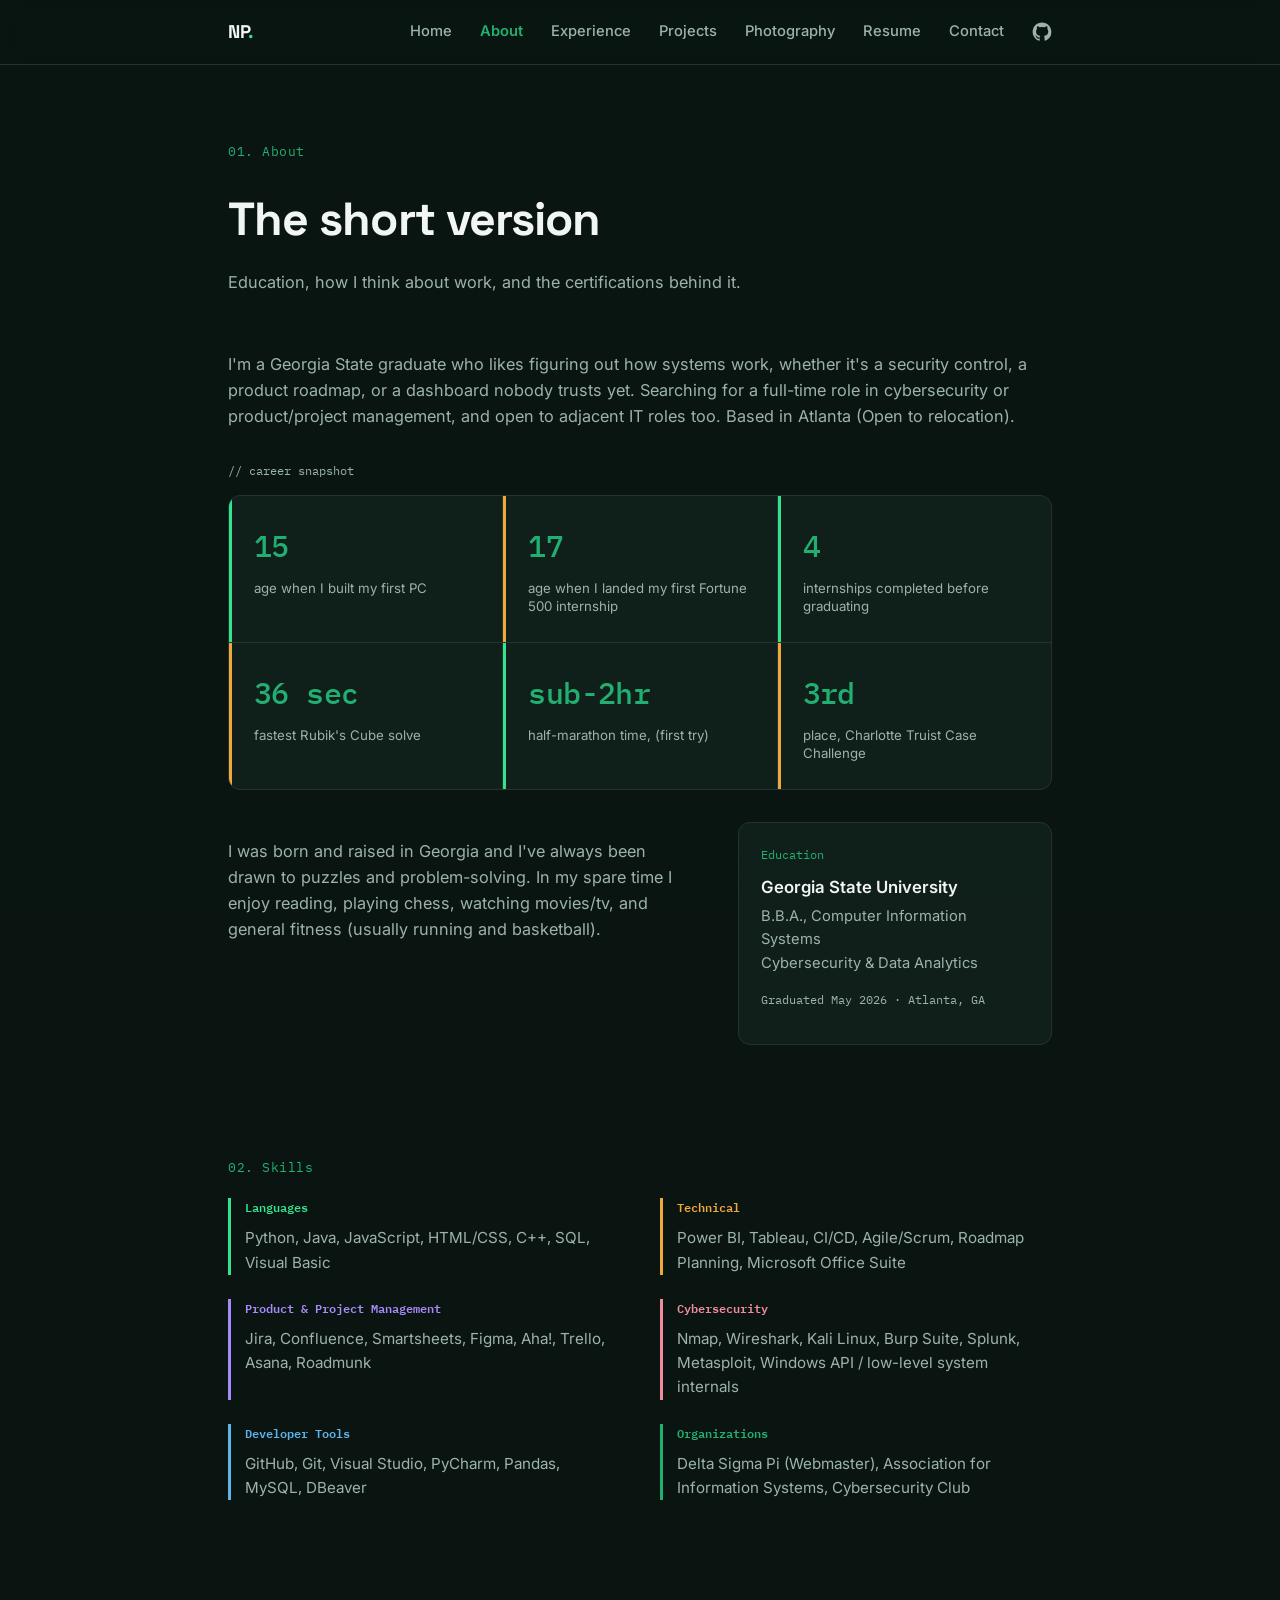
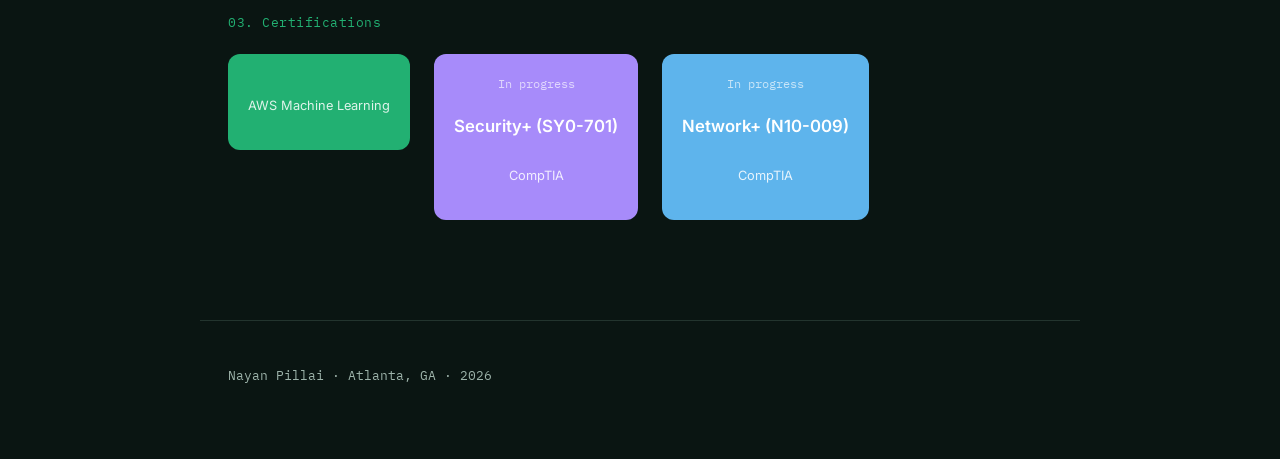
==== commit f7940cfb: "Revise personal introduction and metrics details Updated personal description and metrics in about.h" ====
--- a/about.html
+++ b/about.html
@@ -23,10 +23,10 @@
 
   <section class="section wrap">
     <p class="about-text" style="margin-bottom: 32px;">
-      I'm a Georgia State grad who likes figuring out how systems actually work, whether that's
-      a security control, a product roadmap, or a dashboard nobody trusts yet. Looking for a
-      full-time role in cybersecurity or product/project management, and open to adjacent roles
-      too. Based in Atlanta.
+      I'm a Georgia State graduate who likes figuring out how systems work, whether it's
+      a security control, a product roadmap, or a dashboard nobody trusts yet. Searching for a
+      full-time role in cybersecurity or product/project management, and open to adjacent IT roles
+      too. Based in Atlanta (Open to relocation).
     </p>
 
     <p class="metrics-kicker mono">// career snapshot</p>
@@ -40,7 +40,7 @@
         <span class="metric-label">age when I landed my first Fortune 500 internship</span>
       </div>
       <div class="metric">
-        <span class="metric-num mono">3</span>
+        <span class="metric-num mono">4</span>
         <span class="metric-label">internships completed before graduating</span>
       </div>
       <div class="metric">
@@ -49,19 +49,19 @@
       </div>
       <div class="metric">
         <span class="metric-num mono">sub-2hr</span>
-        <span class="metric-label">half-marathon time, on the first try</span>
+        <span class="metric-label">half-marathon time, (first try)</span>
       </div>
       <div class="metric">
         <span class="metric-num mono">3rd</span>
-        <span class="metric-label">place, Truist Case Challenge</span>
+        <span class="metric-label">place, Charlotte Truist Case Challenge</span>
       </div>
     </div>
 
     <div class="about-grid">
       <p class="about-text">
-        I've always been drawn to problem solving. Growing up, that meant taking things apart just
-        to see how they worked and (usually) putting them back together correctly. These days it's
-        more likely to be a messy dataset or a broken process, but the instinct is the same.
+        I was born and raised in Georgia and I've always been drawn to puzzles and problem-solving. 
+        In my spare time I enjoy reading, playing chess, watching movies/tv, and general fitness 
+        (usually running and basketball).
       </p>
       <div class="about-card">
         <p class="mono about-card-title">Education</p>
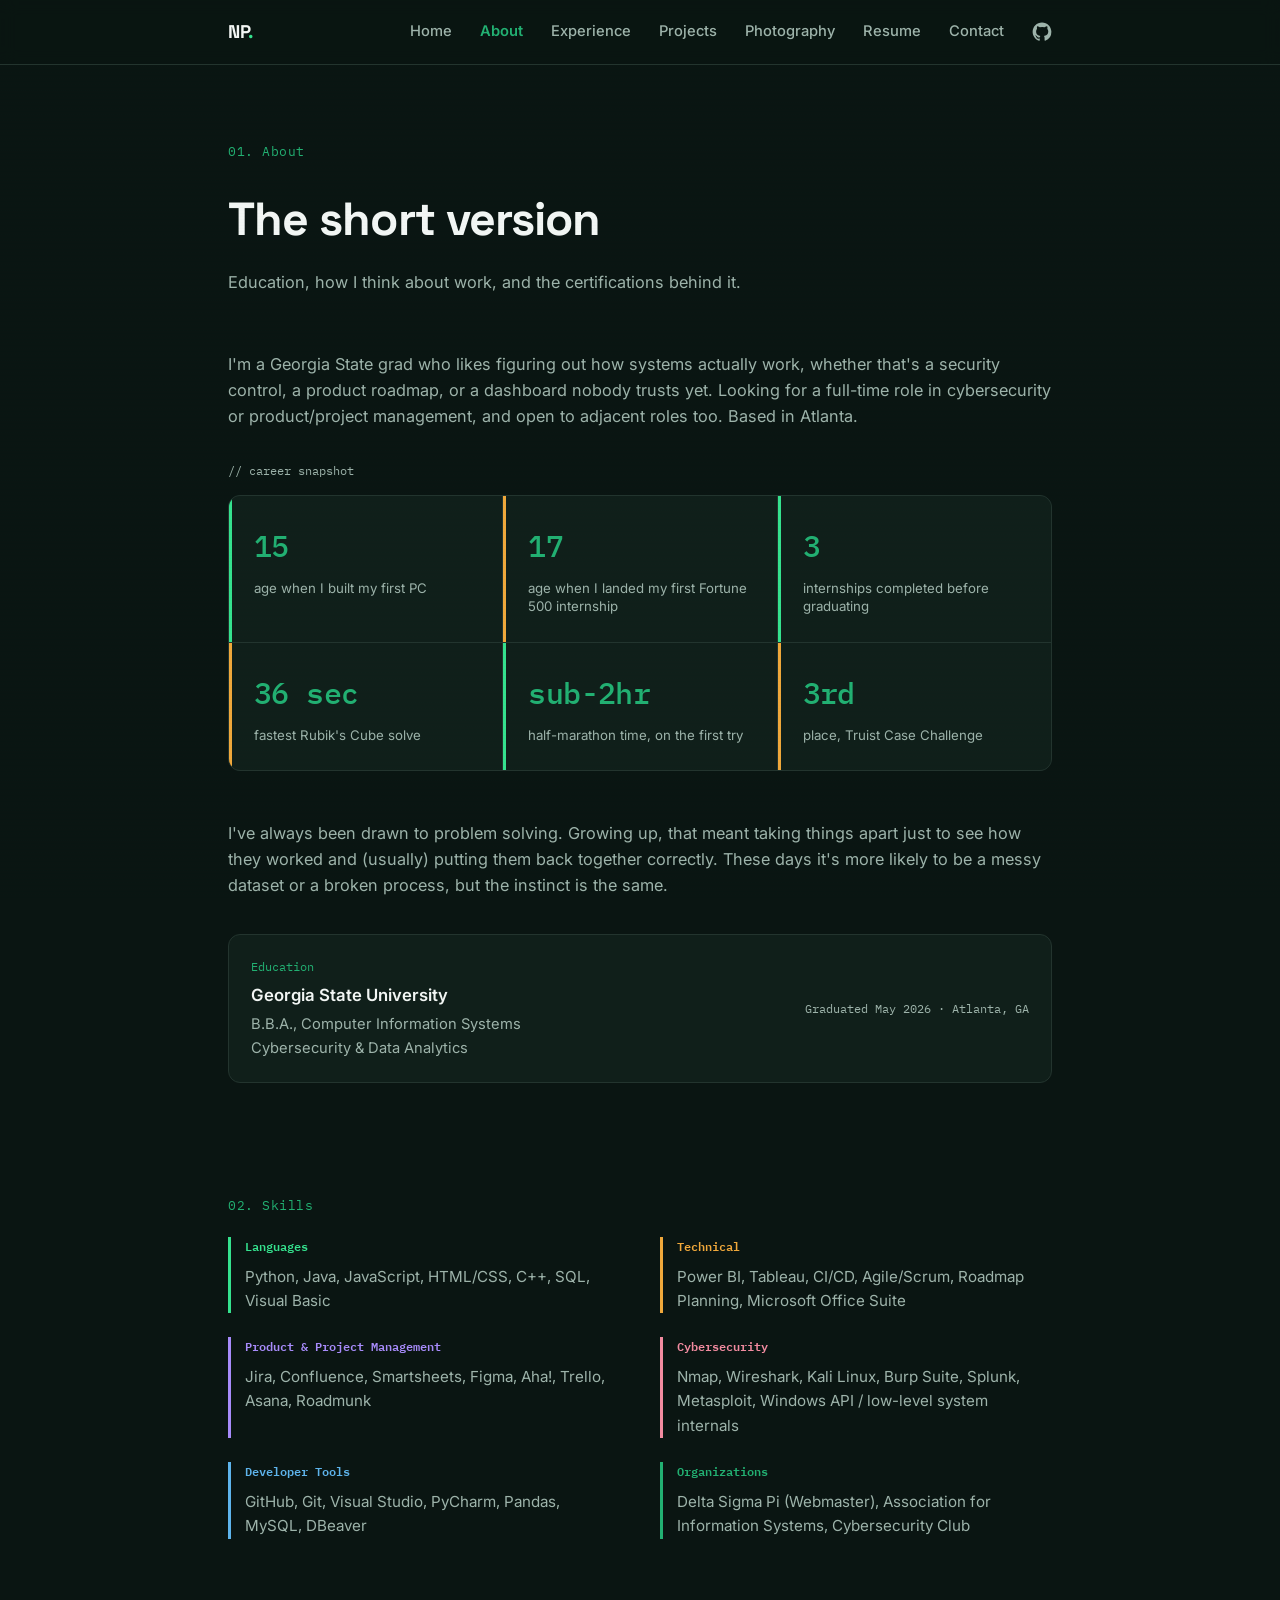
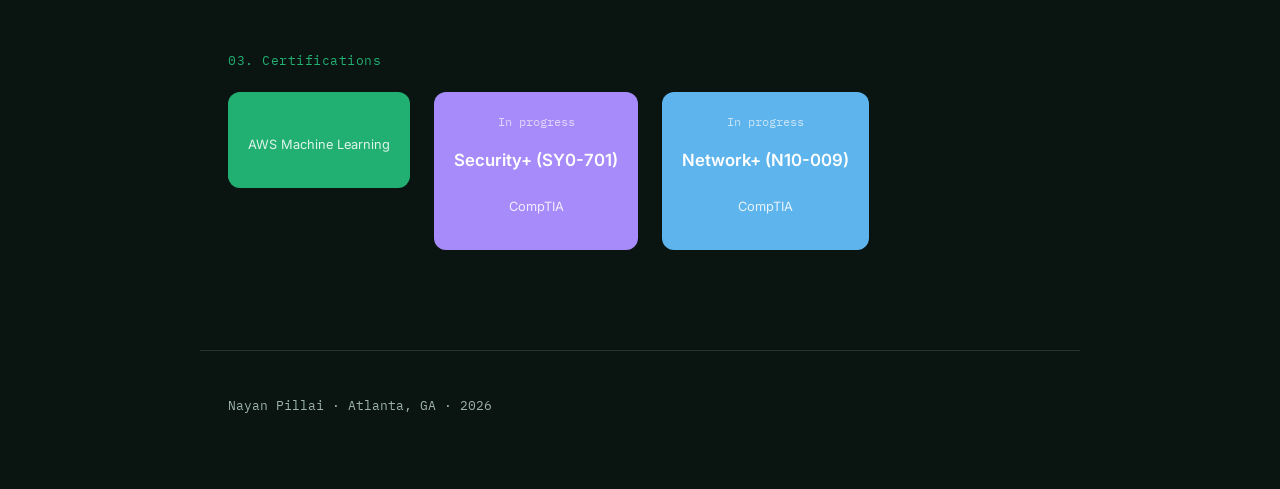
==== commit 7ad7fc3d: "Add files via upload" ====
--- a/about.html
+++ b/about.html
@@ -23,10 +23,10 @@
 
   <section class="section wrap">
     <p class="about-text" style="margin-bottom: 32px;">
-      I'm a Georgia State graduate who likes figuring out how systems work, whether it's
-      a security control, a product roadmap, or a dashboard nobody trusts yet. Searching for a
-      full-time role in cybersecurity or product/project management, and open to adjacent IT roles
-      too. Based in Atlanta (Open to relocation).
+      I'm a Georgia State grad who likes figuring out how systems actually work, whether that's
+      a security control, a product roadmap, or a dashboard nobody trusts yet. Looking for a
+      full-time role in cybersecurity or product/project management, and open to adjacent roles
+      too. Based in Atlanta.
     </p>
 
     <p class="metrics-kicker mono">// career snapshot</p>
@@ -40,7 +40,7 @@
         <span class="metric-label">age when I landed my first Fortune 500 internship</span>
       </div>
       <div class="metric">
-        <span class="metric-num mono">4</span>
+        <span class="metric-num mono">3</span>
         <span class="metric-label">internships completed before graduating</span>
       </div>
       <div class="metric">
@@ -49,24 +49,26 @@
       </div>
       <div class="metric">
         <span class="metric-num mono">sub-2hr</span>
-        <span class="metric-label">half-marathon time, (first try)</span>
+        <span class="metric-label">half-marathon time, on the first try</span>
       </div>
       <div class="metric">
         <span class="metric-num mono">3rd</span>
-        <span class="metric-label">place, Charlotte Truist Case Challenge</span>
+        <span class="metric-label">place, Truist Case Challenge</span>
       </div>
     </div>
 
     <div class="about-grid">
       <p class="about-text">
-        I was born and raised in Georgia and I've always been drawn to puzzles and problem-solving. 
-        In my spare time I enjoy reading, playing chess, watching movies/tv, and general fitness 
-        (usually running and basketball).
+        I've always been drawn to problem solving. Growing up, that meant taking things apart just
+        to see how they worked and (usually) putting them back together correctly. These days it's
+        more likely to be a messy dataset or a broken process, but the instinct is the same.
       </p>
       <div class="about-card">
-        <p class="mono about-card-title">Education</p>
-        <p class="about-card-main">Georgia State University</p>
-        <p class="about-card-sub">B.B.A., Computer Information Systems<br>Cybersecurity &amp; Data Analytics</p>
+        <div>
+          <p class="mono about-card-title">Education</p>
+          <p class="about-card-main">Georgia State University</p>
+          <p class="about-card-sub">B.B.A., Computer Information Systems<br>Cybersecurity &amp; Data Analytics</p>
+        </div>
         <p class="mono about-card-date">Graduated May 2026 · Atlanta, GA</p>
       </div>
     </div>
--- a/style.css
+++ b/style.css
@@ -403,10 +403,9 @@
    About
    ============================================ */
 .about-grid {
-  display: grid;
-  grid-template-columns: 1.5fr 1fr;
-  gap: 40px;
-  align-items: start;
+  display: flex;
+  flex-direction: column;
+  gap: 20px;
 }
 
 .about-text { color: var(--ink-soft); font-size: 1.02rem; }
@@ -416,16 +415,16 @@
   border: 1px solid var(--line);
   border-radius: 12px;
   padding: 22px;
-}
-
-.about-card-title { font-size: 0.75rem; color: var(--teal-dark); margin: 0 0 10px; }
-.about-card-main { font-weight: 600; font-size: 1.05rem; margin: 0 0 4px; }
-.about-card-sub { color: var(--ink-soft); font-size: 0.92rem; margin: 0 0 14px; }
-.about-card-date { font-size: 0.78rem; color: var(--ink-soft); }
-
-@media (max-width: 720px) {
-  .about-grid { grid-template-columns: 1fr; }
-}
+  display: flex;
+  align-items: center;
+  gap: 24px;
+  flex-wrap: wrap;
+}
+
+.about-card-title { font-size: 0.75rem; color: var(--teal-dark); margin: 0 0 6px; }
+.about-card-main { font-weight: 600; font-size: 1.05rem; margin: 0; }
+.about-card-sub { color: var(--ink-soft); font-size: 0.92rem; margin: 4px 0 0; }
+.about-card-date { font-size: 0.78rem; color: var(--ink-soft); margin-left: auto; }
 
 /* ============================================
    Experience — log entries
@@ -675,45 +674,138 @@
 }
 
 /* ============================================
-   Photography grid
-   ============================================ */
-.photo-grid {
-  display: grid;
-  grid-template-columns: repeat(3, 1fr);
-  gap: 16px;
+   Resume password lock
+   ============================================ */
+.resume-gated { position: relative; min-height: 500px; }
+
+.resume-lock-content {
+  filter: blur(14px);
+  pointer-events: none;
+  user-select: none;
+}
+.resume-gated.resume-unlocked .resume-lock-content {
+  filter: none;
+  pointer-events: auto;
+  user-select: auto;
+}
+
+.resume-lock-overlay {
+  position: absolute;
+  inset: 0;
+  z-index: 20;
+  display: flex;
+  align-items: center;
+  justify-content: center;
+}
+
+.resume-lock-box {
+  background: var(--surface);
+  border: 1px solid var(--line);
+  border-radius: 14px;
+  padding: 36px 32px;
+  text-align: center;
+  max-width: 340px;
+  box-shadow: 0 20px 60px rgba(0,0,0,0.4);
+}
+
+.resume-lock-icon { font-size: 2.2rem; display: block; margin-bottom: 12px; }
+.resume-lock-title { font-weight: 600; margin: 0 0 6px; }
+.resume-lock-sub { color: var(--ink-soft); font-size: 0.88rem; margin: 0 0 20px; }
+
+.resume-lock-form {
+  display: flex;
+  gap: 8px;
+}
+.resume-lock-form input {
+  flex: 1;
+  padding: 10px 12px;
+  border-radius: 8px;
+  border: 1px solid var(--line);
+  background: var(--bg);
+  color: var(--ink);
+  font-family: var(--body);
+  font-size: 0.9rem;
+}
+.resume-lock-form input:focus { outline: 1px solid var(--teal); }
+
+.resume-lock-error {
+  color: var(--brand-red);
+  font-size: 0.8rem;
+  min-height: 1.2em;
+  margin: 10px 0 0;
+}
+
+/* ============================================
+   Photography carousel
+   ============================================ */
+.photo-category { margin-bottom: 48px; }
+
+.photo-carousel {
+  display: flex;
+  align-items: center;
+  gap: 14px;
+}
+
+.photo-carousel-viewport {
+  flex: 1;
+  min-width: 0;
+  background: var(--surface);
+  border: 1px solid var(--line);
+  border-radius: 12px;
+  overflow: hidden;
 }
 
 .photo-item {
+  display: none;
   margin: 0;
-  border-radius: 10px;
-  overflow: hidden;
-  background: var(--surface);
-  border: 1px solid var(--line);
-  aspect-ratio: 4 / 5;
-}
+  flex-direction: row;
+  align-items: stretch;
+}
+.photo-item.active { display: flex; }
 
 .photo-item img {
-  width: 100%;
-  height: 100%;
+  width: 60%;
+  max-height: 460px;
   object-fit: cover;
   display: block;
-  transition: transform 0.3s ease;
-}
-
-.photo-item:hover img { transform: scale(1.04); }
+  flex-shrink: 0;
+}
 
 .photo-item figcaption {
-  padding: 8px 12px;
+  flex: 1;
+  padding: 20px 22px;
+  font-size: 0.95rem;
+  color: var(--ink-soft);
+  display: flex;
+  align-items: center;
+}
+
+.carousel-btn {
+  flex-shrink: 0;
+  width: 40px;
+  height: 40px;
+  border-radius: 50%;
+  border: 1px solid var(--line);
+  background: var(--surface);
+  color: var(--ink);
+  font-size: 1.4rem;
+  line-height: 1;
+  cursor: pointer;
+  transition: border-color 0.15s ease, color 0.15s ease;
+}
+.carousel-btn:hover { border-color: var(--teal); color: var(--teal); }
+
+.carousel-counter {
+  text-align: center;
   font-size: 0.78rem;
   color: var(--ink-soft);
-  background: var(--surface);
-}
-
-@media (max-width: 760px) {
-  .photo-grid { grid-template-columns: repeat(2, 1fr); }
-}
-@media (max-width: 480px) {
-  .photo-grid { grid-template-columns: 1fr; }
+  margin: 10px 0 0;
+}
+
+@media (max-width: 640px) {
+  .photo-item { flex-direction: column; }
+  .photo-item img { width: 100%; max-height: 320px; }
+  .carousel-btn { width: 34px; height: 34px; font-size: 1.2rem; }
 }
 
 /* ============================================
@@ -962,9 +1054,17 @@
 
 .timeline-logo-purple { color: var(--violet); border-color: color-mix(in srgb, var(--violet) 40%, var(--line)); }
 .timeline-logo-blue { color: var(--deep-blue); border-color: color-mix(in srgb, var(--deep-blue) 40%, var(--line)); }
+.timeline-logo-green { color: var(--teal); border-color: color-mix(in srgb, var(--teal) 40%, var(--line)); }
 .timeline-logo-flame { background: var(--surface); }
 
 .log-org-purple { color: var(--violet); font-weight: 600; }
+
+/* per-word org-name coloring */
+.word-red { color: var(--brand-red); font-weight: 600; }
+.word-blue { color: var(--deep-blue); font-weight: 600; }
+.word-green { color: var(--teal); font-weight: 600; }
+.word-purple { color: var(--violet); font-weight: 600; }
+.log-org-note { color: var(--ink-soft); font-weight: 400; font-size: 0.85em; }
 
 .timeline-date { font-size: 0.78rem; margin-bottom: 10px; color: var(--ink-soft); }
 .timeline-card h3 { font-size: 1rem; margin: 0 0 2px; }
@@ -1023,15 +1123,31 @@
   display: none;
   align-items: center;
   justify-content: center;
+  gap: 16px;
   padding: 40px;
 }
 .lightbox-overlay.lightbox-open { display: flex; }
+
+.lightbox-body {
+  display: flex;
+  flex-direction: column;
+  align-items: center;
+  gap: 12px;
+  max-width: 100%;
+  max-height: 100%;
+}
 
 .lightbox-img {
   max-width: 100%;
-  max-height: 100%;
+  max-height: 78vh;
   border-radius: 6px;
   box-shadow: 0 20px 60px rgba(0,0,0,0.5);
+}
+
+.lightbox-caption {
+  color: var(--ink-soft);
+  font-size: 0.95rem;
+  text-align: center;
 }
 
 .lightbox-close {
@@ -1048,6 +1164,26 @@
 }
 .lightbox-close:hover { color: var(--teal); }
 
+.lightbox-nav {
+  flex-shrink: 0;
+  width: 48px;
+  height: 48px;
+  border-radius: 50%;
+  border: 1px solid rgba(255,255,255,0.25);
+  background: rgba(255,255,255,0.06);
+  color: #fff;
+  font-size: 1.8rem;
+  line-height: 1;
+  cursor: pointer;
+  transition: border-color 0.15s ease, background 0.15s ease;
+}
+.lightbox-nav:hover { border-color: var(--teal); background: rgba(53, 226, 142, 0.12); }
+
+@media (max-width: 640px) {
+  .lightbox-overlay { padding: 20px; gap: 8px; }
+  .lightbox-nav { width: 38px; height: 38px; font-size: 1.4rem; }
+}
+
 /* ============================================
    Contact: social grid
    ============================================ */
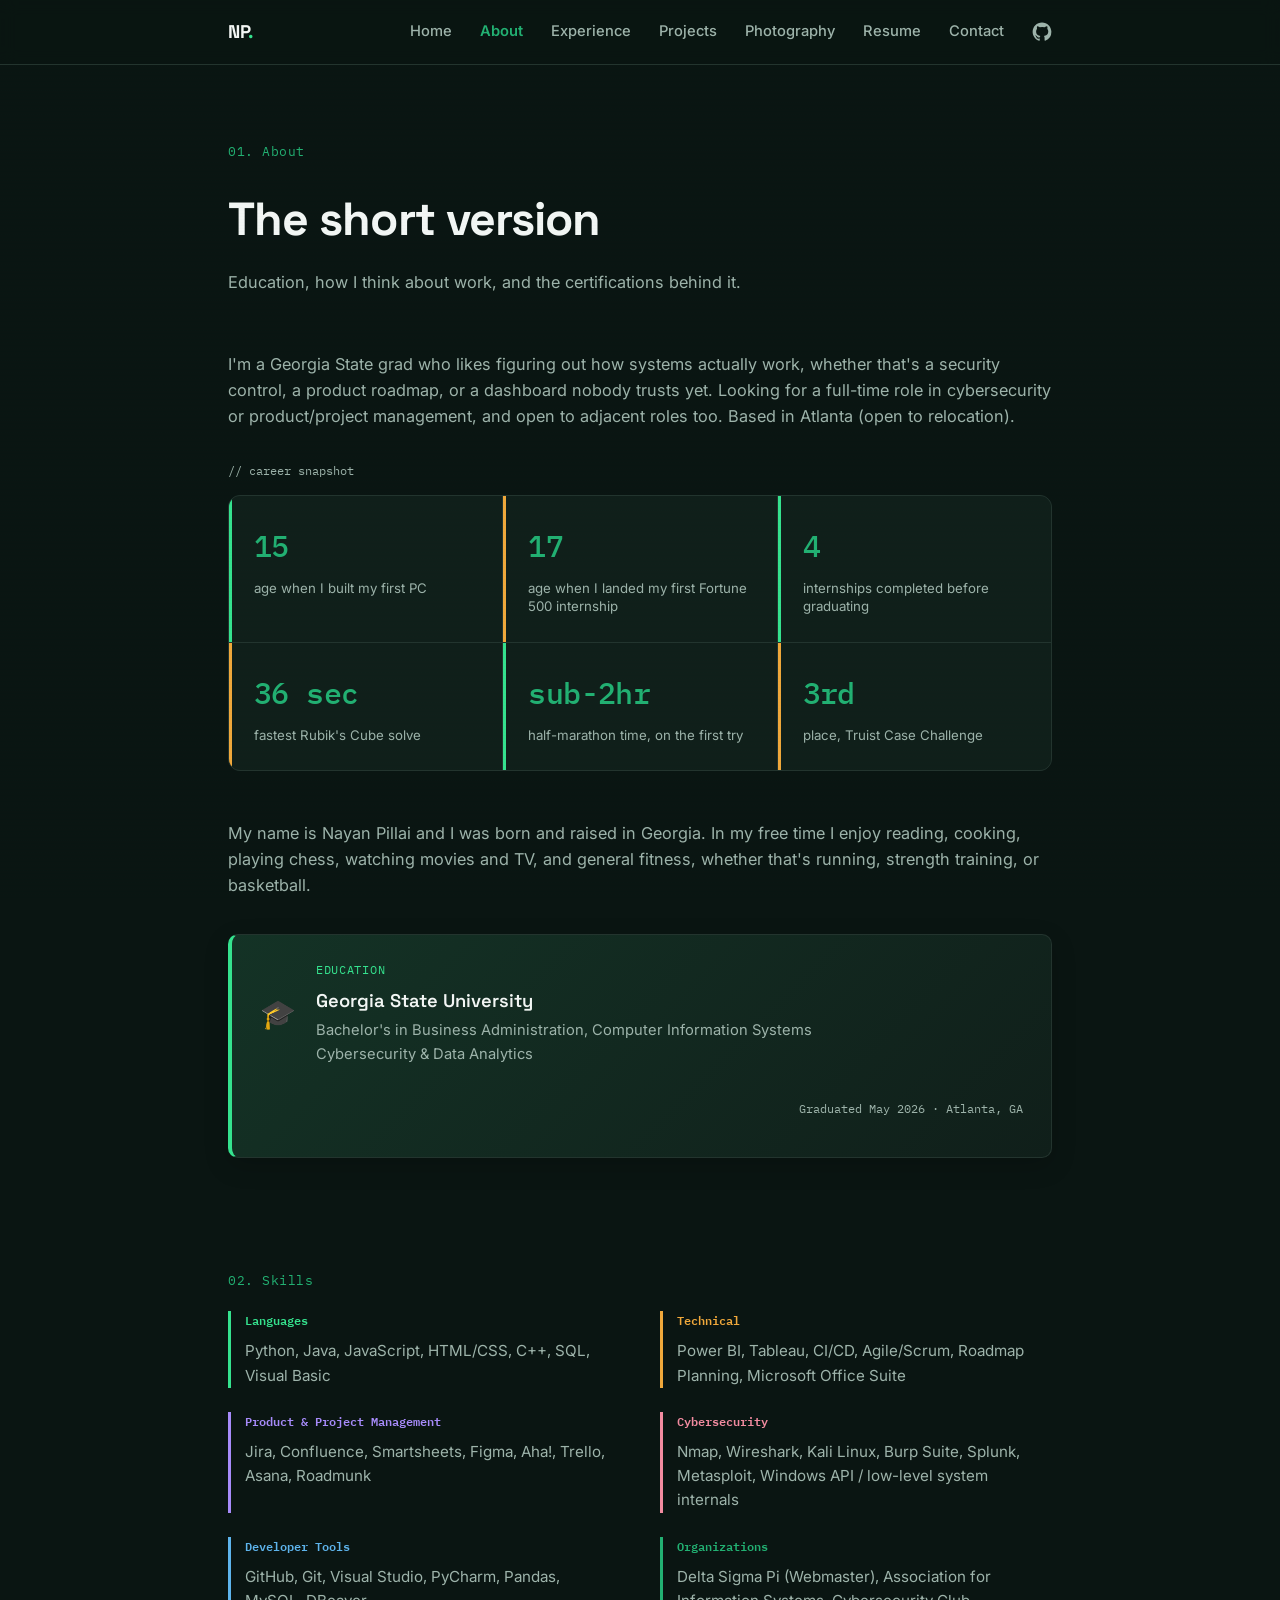
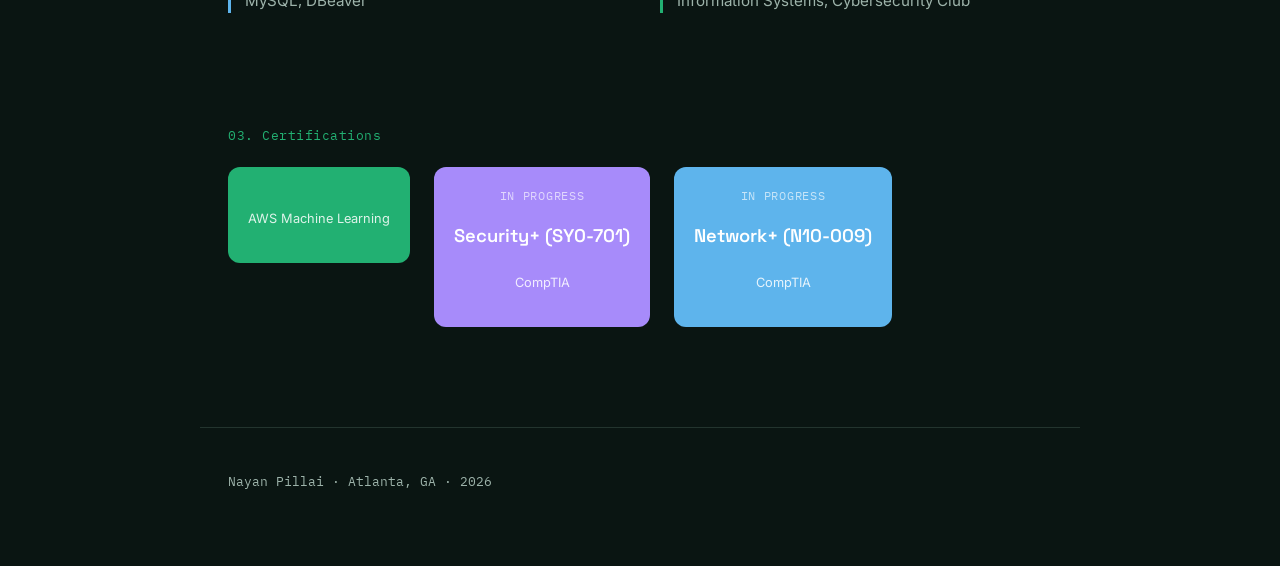
==== commit 6f7115f3: "Add files via upload" ====
--- a/about.html
+++ b/about.html
@@ -26,7 +26,7 @@
       I'm a Georgia State grad who likes figuring out how systems actually work, whether that's
       a security control, a product roadmap, or a dashboard nobody trusts yet. Looking for a
       full-time role in cybersecurity or product/project management, and open to adjacent roles
-      too. Based in Atlanta.
+      too. Based in Atlanta (open to relocation).
     </p>
 
     <p class="metrics-kicker mono">// career snapshot</p>
@@ -40,7 +40,7 @@
         <span class="metric-label">age when I landed my first Fortune 500 internship</span>
       </div>
       <div class="metric">
-        <span class="metric-num mono">3</span>
+        <span class="metric-num mono">4</span>
         <span class="metric-label">internships completed before graduating</span>
       </div>
       <div class="metric">
@@ -59,15 +59,16 @@
 
     <div class="about-grid">
       <p class="about-text">
-        I've always been drawn to problem solving. Growing up, that meant taking things apart just
-        to see how they worked and (usually) putting them back together correctly. These days it's
-        more likely to be a messy dataset or a broken process, but the instinct is the same.
+        My name is Nayan Pillai and I was born and raised in Georgia. In my free time I enjoy
+        reading, cooking, playing chess, watching movies and TV, and general fitness, whether
+        that's running, strength training, or basketball.
       </p>
       <div class="about-card">
+        <span class="about-card-icon" aria-hidden="true">🎓</span>
         <div>
           <p class="mono about-card-title">Education</p>
           <p class="about-card-main">Georgia State University</p>
-          <p class="about-card-sub">B.B.A., Computer Information Systems<br>Cybersecurity &amp; Data Analytics</p>
+          <p class="about-card-sub">Bachelor's in Business Administration, Computer Information Systems<br>Cybersecurity &amp; Data Analytics</p>
         </div>
         <p class="mono about-card-date">Graduated May 2026 · Atlanta, GA</p>
       </div>
--- a/style.css
+++ b/style.css
@@ -411,18 +411,22 @@
 .about-text { color: var(--ink-soft); font-size: 1.02rem; }
 
 .about-card {
-  background: var(--surface);
-  border: 1px solid var(--line);
-  border-radius: 12px;
-  padding: 22px;
-  display: flex;
-  align-items: center;
-  gap: 24px;
+  background: linear-gradient(135deg, color-mix(in srgb, var(--teal) 10%, var(--surface)), var(--surface));
+  border: 1px solid var(--line);
+  border-left: 4px solid var(--teal);
+  border-radius: 10px;
+  padding: 26px 28px;
+  display: flex;
+  align-items: center;
+  gap: 20px;
   flex-wrap: wrap;
-}
-
-.about-card-title { font-size: 0.75rem; color: var(--teal-dark); margin: 0 0 6px; }
-.about-card-main { font-weight: 600; font-size: 1.05rem; margin: 0; }
+  box-shadow: 0 8px 24px rgba(0,0,0,0.18);
+}
+
+.about-card-icon { font-size: 1.8rem; flex-shrink: 0; }
+
+.about-card-title { font-size: 0.72rem; letter-spacing: 0.06em; text-transform: uppercase; color: var(--teal); margin: 0 0 6px; }
+.about-card-main { font-family: var(--display); font-weight: 600; font-size: 1.15rem; margin: 0; }
 .about-card-sub { color: var(--ink-soft); font-size: 0.92rem; margin: 4px 0 0; }
 .about-card-date { font-size: 0.78rem; color: var(--ink-soft); margin-left: auto; }
 
@@ -738,46 +742,66 @@
 /* ============================================
    Photography carousel
    ============================================ */
-.photo-category { margin-bottom: 48px; }
+.photo-category { margin-bottom: 56px; }
+
+.sr-only {
+  position: absolute;
+  width: 1px; height: 1px;
+  padding: 0; margin: -1px;
+  overflow: hidden;
+  clip: rect(0,0,0,0);
+  white-space: nowrap;
+  border: 0;
+}
 
 .photo-carousel {
   display: flex;
   align-items: center;
-  gap: 14px;
+  gap: 10px;
 }
 
 .photo-carousel-viewport {
   flex: 1;
   min-width: 0;
-  background: var(--surface);
-  border: 1px solid var(--line);
+  overflow: hidden;
+  position: relative;
+}
+
+.photo-track {
+  display: flex;
+  gap: 20px;
+  transition: transform 0.45s cubic-bezier(0.25, 0.8, 0.35, 1);
+  will-change: transform;
+}
+
+.photo-item {
+  flex: 0 0 78%;
+  margin: 0;
+  height: 440px;
   border-radius: 12px;
   overflow: hidden;
-}
-
-.photo-item {
-  display: none;
-  margin: 0;
-  flex-direction: row;
-  align-items: stretch;
-}
-.photo-item.active { display: flex; }
+  background: var(--bg);
+  border: 1px solid var(--line);
+  opacity: 0.32;
+  filter: blur(3px);
+  transform: scale(0.94);
+  transition: opacity 0.45s ease, filter 0.45s ease, transform 0.45s ease;
+  cursor: pointer;
+}
+
+.photo-item.is-active {
+  opacity: 1;
+  filter: none;
+  transform: scale(1);
+  cursor: default;
+}
 
 .photo-item img {
-  width: 60%;
-  max-height: 460px;
-  object-fit: cover;
+  width: 100%;
+  height: 100%;
+  object-fit: contain;
   display: block;
-  flex-shrink: 0;
-}
-
-.photo-item figcaption {
-  flex: 1;
-  padding: 20px 22px;
-  font-size: 0.95rem;
-  color: var(--ink-soft);
-  display: flex;
-  align-items: center;
+  background: var(--bg);
 }
 
 .carousel-btn {
@@ -795,17 +819,29 @@
 }
 .carousel-btn:hover { border-color: var(--teal); color: var(--teal); }
 
+.carousel-caption {
+  text-align: center;
+  font-size: 0.95rem;
+  color: var(--ink);
+  margin: 14px 0 4px;
+  min-height: 1.4em;
+}
+
 .carousel-counter {
   text-align: center;
   font-size: 0.78rem;
   color: var(--ink-soft);
-  margin: 10px 0 0;
+  margin: 0;
 }
 
 @media (max-width: 640px) {
-  .photo-item { flex-direction: column; }
-  .photo-item img { width: 100%; max-height: 320px; }
+  .photo-item { flex-basis: 84%; height: 320px; }
   .carousel-btn { width: 34px; height: 34px; font-size: 1.2rem; }
+}
+
+@media (prefers-reduced-motion: reduce) {
+  .photo-track { transition: none; }
+  .photo-item { transition: none; }
 }
 
 /* ============================================
@@ -1067,6 +1103,7 @@
 .log-org-note { color: var(--ink-soft); font-weight: 400; font-size: 0.85em; }
 
 .timeline-date { font-size: 0.78rem; margin-bottom: 10px; color: var(--ink-soft); }
+.location-pin { color: var(--ink-soft); opacity: 0.85; margin-left: 4px; }
 .timeline-card h3 { font-size: 1rem; margin: 0 0 2px; }
 .timeline-card p.log-org { font-size: 0.85rem; margin: 0; }
 .timeline-card p.log-stack { margin-bottom: 10px; }
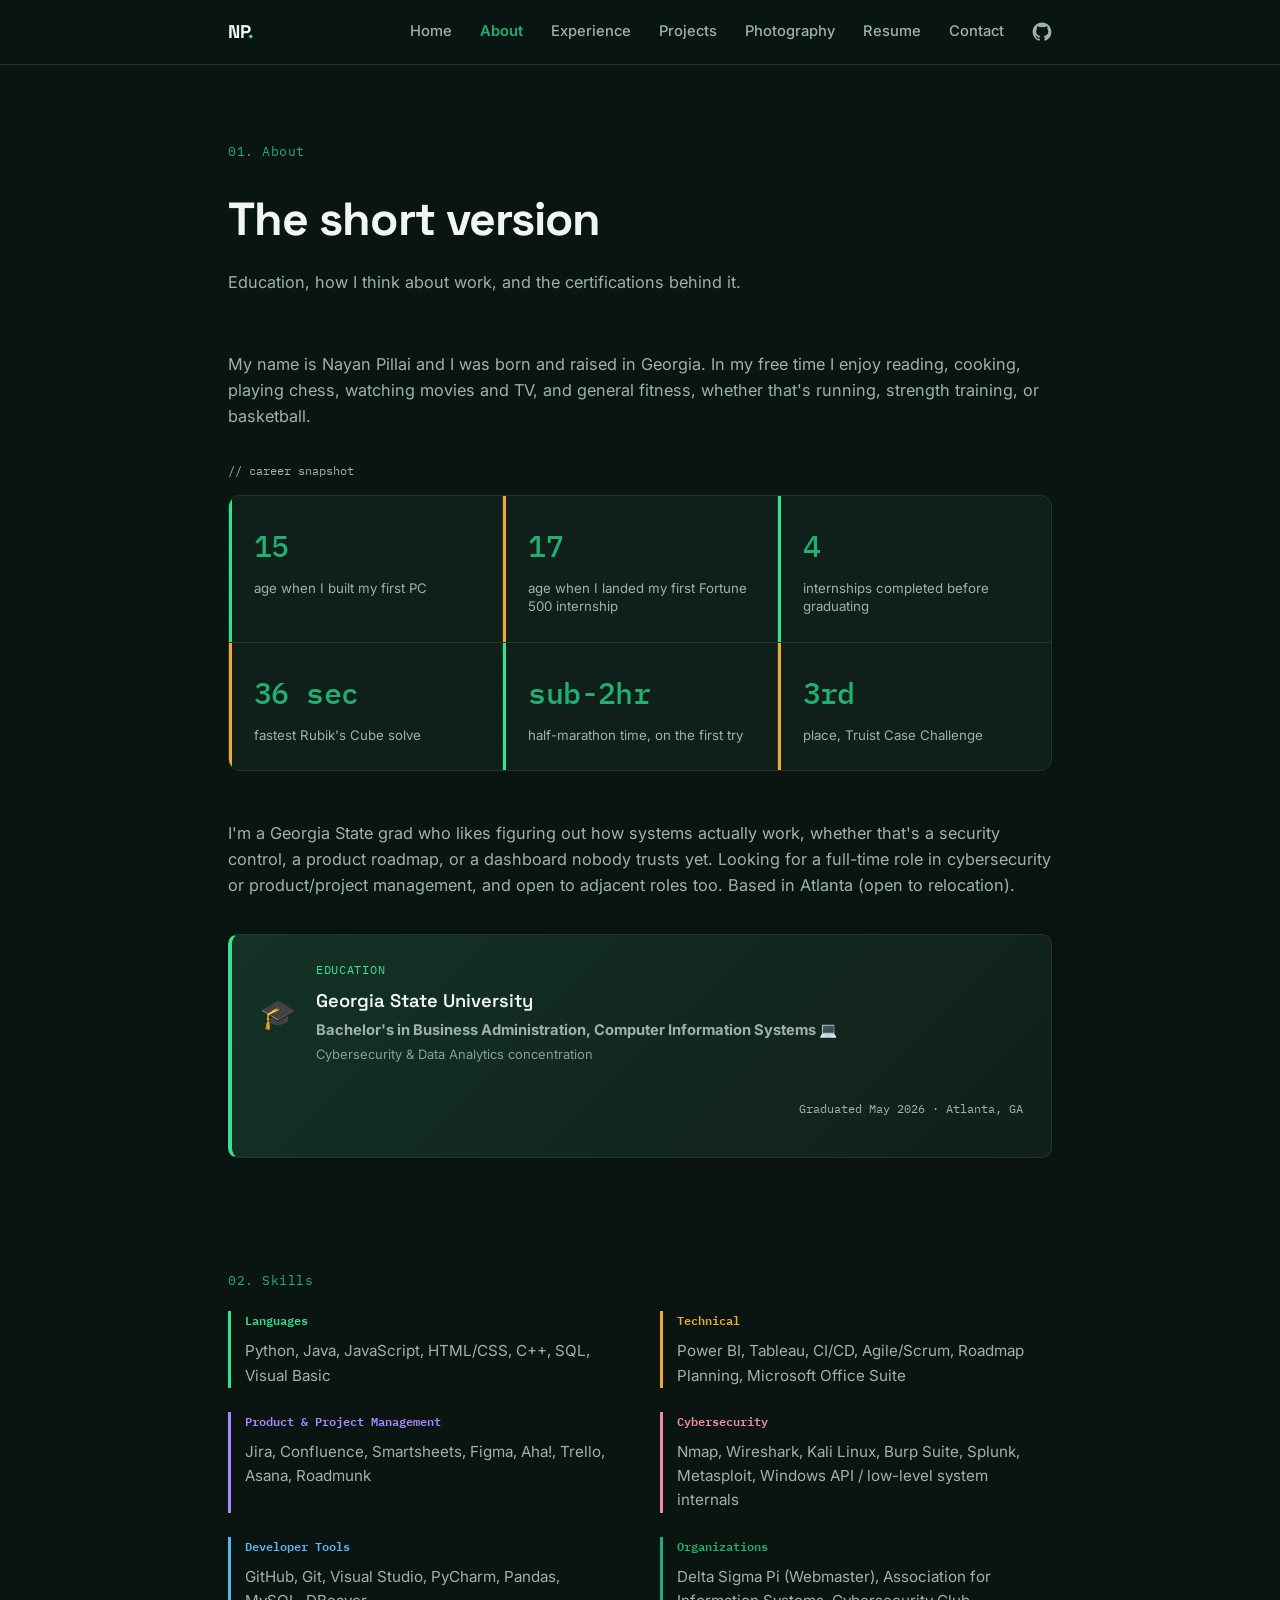
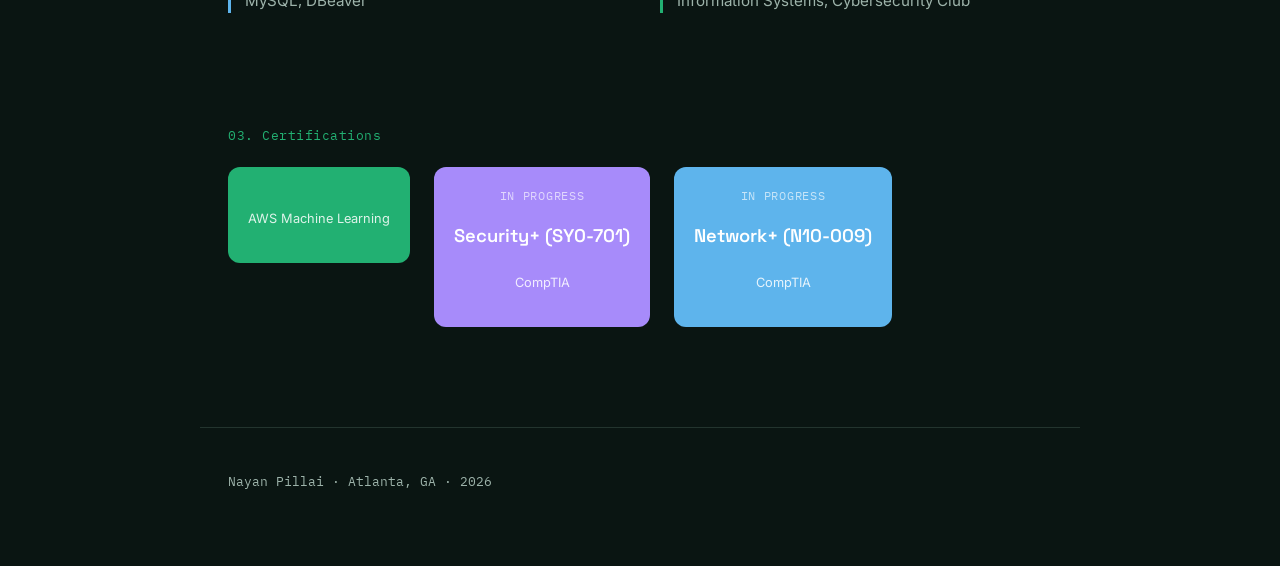
==== commit d88c3530: "Add files via upload" ====
--- a/about.html
+++ b/about.html
@@ -23,10 +23,9 @@
 
   <section class="section wrap">
     <p class="about-text" style="margin-bottom: 32px;">
-      I'm a Georgia State grad who likes figuring out how systems actually work, whether that's
-      a security control, a product roadmap, or a dashboard nobody trusts yet. Looking for a
-      full-time role in cybersecurity or product/project management, and open to adjacent roles
-      too. Based in Atlanta (open to relocation).
+      My name is Nayan Pillai and I was born and raised in Georgia. In my free time I enjoy
+      reading, cooking, playing chess, watching movies and TV, and general fitness, whether
+      that's running, strength training, or basketball.
     </p>
 
     <p class="metrics-kicker mono">// career snapshot</p>
@@ -59,16 +58,17 @@
 
     <div class="about-grid">
       <p class="about-text">
-        My name is Nayan Pillai and I was born and raised in Georgia. In my free time I enjoy
-        reading, cooking, playing chess, watching movies and TV, and general fitness, whether
-        that's running, strength training, or basketball.
+        I'm a Georgia State grad who likes figuring out how systems actually work, whether that's
+        a security control, a product roadmap, or a dashboard nobody trusts yet. Looking for a
+        full-time role in cybersecurity or product/project management, and open to adjacent roles
+        too. Based in Atlanta (open to relocation).
       </p>
       <div class="about-card">
         <span class="about-card-icon" aria-hidden="true">🎓</span>
         <div>
           <p class="mono about-card-title">Education</p>
           <p class="about-card-main">Georgia State University</p>
-          <p class="about-card-sub">Bachelor's in Business Administration, Computer Information Systems<br>Cybersecurity &amp; Data Analytics</p>
+          <p class="about-card-sub"><strong>Bachelor's in Business Administration, Computer Information Systems 💻</strong><br><span class="about-card-concentration">Cybersecurity &amp; Data Analytics concentration</span></p>
         </div>
         <p class="mono about-card-date">Graduated May 2026 · Atlanta, GA</p>
       </div>
--- a/style.css
+++ b/style.css
@@ -264,23 +264,30 @@
 /* ============================================
    Explore timeline (Home page sneak-peek nav)
    ============================================ */
-.explore-section { margin-bottom: 100px; }
+.explore-band {
+  background: #05070C;
+  border-top: 1px solid var(--line);
+  border-bottom: 1px solid var(--line);
+  padding: 72px 0 96px;
+  margin-bottom: 100px;
+}
 
 .explore-timeline {
   position: relative;
   display: flex;
   flex-direction: column;
-  gap: 6px;
-  padding-left: 44px;
+  gap: 24px;
+  padding: 8px 0;
 }
 
 .explore-timeline::before {
   content: "";
   position: absolute;
-  left: 21px;
-  top: 8px;
-  bottom: 8px;
+  left: 50%;
+  top: 0;
+  bottom: 0;
   width: 2px;
+  transform: translateX(-1px);
   background: linear-gradient(180deg, var(--teal), var(--violet), var(--coral), var(--sky), var(--amber), var(--teal));
   opacity: 0.35;
 }
@@ -290,6 +297,7 @@
   display: flex;
   align-items: center;
   gap: 18px;
+  width: 46%;
   padding: 16px 18px;
   border-radius: 12px;
   border: 1px solid transparent;
@@ -298,11 +306,15 @@
   transition: opacity 0.5s ease, transform 0.5s ease, border-color 0.15s ease, background 0.15s ease;
 }
 
+/* zigzag: odd stops sit left of the centerline, even stops sit right */
+.explore-stop:nth-child(odd) { align-self: flex-start; }
+.explore-stop:nth-child(even) { align-self: flex-end; flex-direction: row-reverse; text-align: right; }
+
 .explore-stop.explore-visible { opacity: 1; transform: translateY(0); }
 
 .explore-stop:hover {
   border-color: var(--line);
-  background: var(--surface);
+  background: rgba(255,255,255,0.03);
 }
 
 .explore-icon {
@@ -328,9 +340,16 @@
   .explore-stop { opacity: 1; transform: none; transition: none; }
 }
 
-@media (max-width: 560px) {
-  .explore-timeline { padding-left: 32px; }
-  .explore-timeline::before { left: 15px; }
+@media (max-width: 640px) {
+  .explore-timeline::before { left: 21px; }
+  .explore-stop,
+  .explore-stop:nth-child(even) {
+    width: 100%;
+    align-self: flex-start;
+    flex-direction: row;
+    text-align: left;
+    padding-left: 44px;
+  }
   .explore-icon { width: 40px; height: 40px; }
 }
 
@@ -428,6 +447,7 @@
 .about-card-title { font-size: 0.72rem; letter-spacing: 0.06em; text-transform: uppercase; color: var(--teal); margin: 0 0 6px; }
 .about-card-main { font-family: var(--display); font-weight: 600; font-size: 1.15rem; margin: 0; }
 .about-card-sub { color: var(--ink-soft); font-size: 0.92rem; margin: 4px 0 0; }
+.about-card-concentration { color: var(--ink-soft); font-size: 0.88em; opacity: 0.85; }
 .about-card-date { font-size: 0.78rem; color: var(--ink-soft); margin-left: auto; }
 
 /* ============================================
@@ -626,6 +646,24 @@
   font-size: 1.02rem;
   max-width: 560px;
   margin: 0;
+}
+
+.contact-hero {
+  display: flex;
+  align-items: center;
+  gap: 32px;
+}
+.contact-headshot {
+  width: 128px;
+  height: 128px;
+  border-radius: 50%;
+  object-fit: cover;
+  border: 3px solid var(--line);
+  flex-shrink: 0;
+}
+@media (max-width: 560px) {
+  .contact-hero { flex-direction: column; align-items: flex-start; gap: 18px; }
+  .contact-headshot { width: 96px; height: 96px; }
 }
 
 /* ============================================
@@ -1047,19 +1085,6 @@
 .timeline-col-left .timeline-card { border-right: 3px solid var(--teal); }
 .timeline-col-right .timeline-card { border-left: 3px solid var(--deep-blue); }
 
-.timeline-card::before {
-  content: "";
-  position: absolute;
-  top: 24px;
-  width: 12px;
-  height: 12px;
-  border-radius: 50%;
-  background: var(--surface);
-  border: 2px solid var(--teal);
-}
-.timeline-col-left .timeline-card::before { right: -55px; border-color: var(--teal); }
-.timeline-col-right .timeline-card::before { left: -55px; border-color: var(--deep-blue); }
-
 .timeline-card-head {
   display: flex;
   align-items: flex-start;
@@ -1067,6 +1092,16 @@
   margin-bottom: 10px;
   text-align: left;
 }
+
+.timeline-dot {
+  flex-shrink: 0;
+  width: 10px;
+  height: 10px;
+  border-radius: 50%;
+  margin-top: 15px;
+  background: var(--teal);
+}
+.timeline-col-right .timeline-dot { background: var(--deep-blue); }
 
 .timeline-logo {
   flex-shrink: 0;
@@ -1133,8 +1168,6 @@
   }
   .timeline-col-left .timeline-card,
   .timeline-col-right .timeline-card { max-width: 100%; margin-left: 32px; }
-  .timeline-col-left .timeline-card::before,
-  .timeline-col-right .timeline-card::before { left: -32px; right: auto; }
 }
 
 /* ============================================
